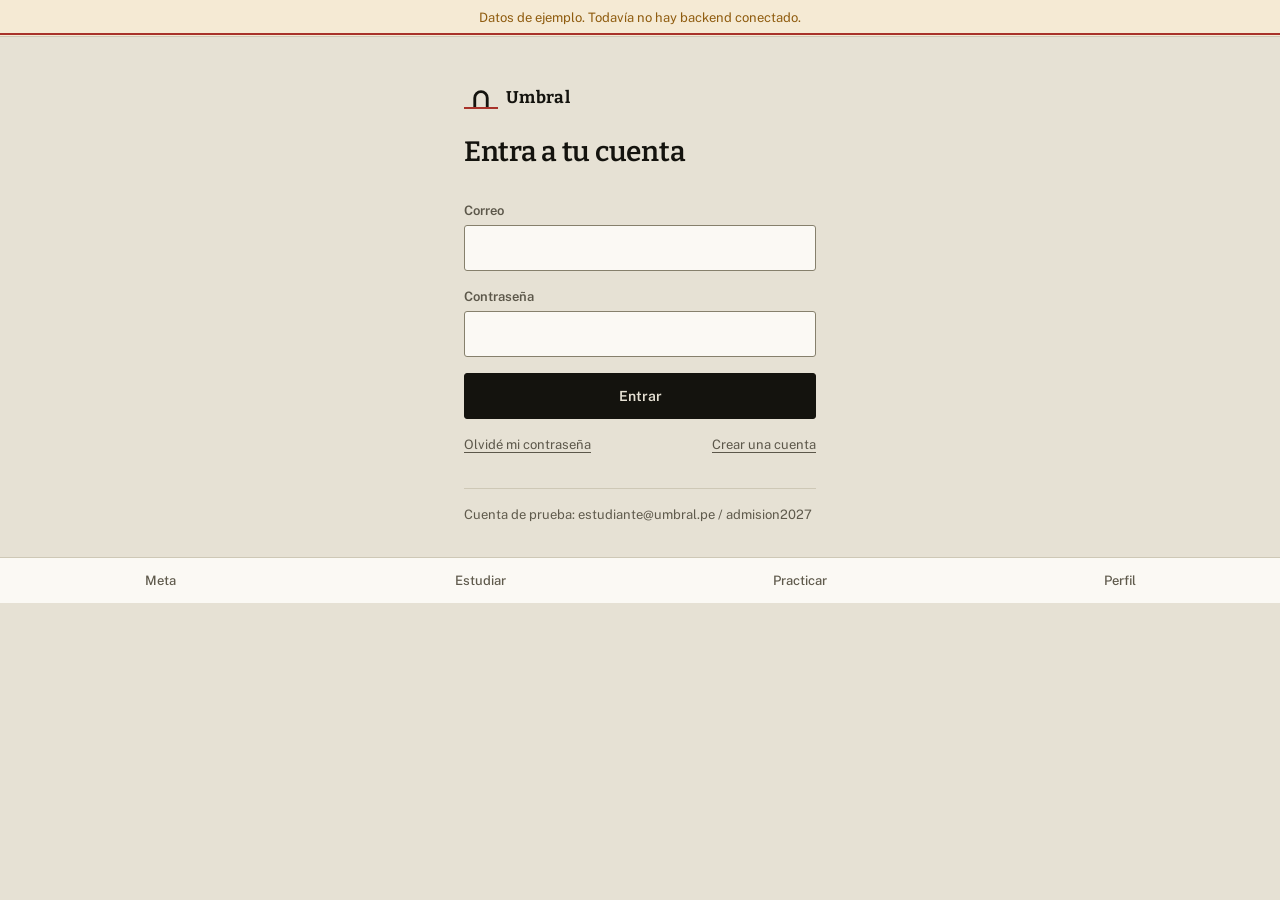
==== index.html @ 329b8395 "Actualizar proyecto completo — 2026-09-03 08:31" ====
<!doctype html>
<html lang="es" data-tema="">
<head>
<meta charset="utf-8">
<meta name="viewport" content="width=device-width, initial-scale=1, viewport-fit=cover">
<title>Umbral — cuánto te falta para ingresar</title>
<meta name="description" content="Umbral mide a qué distancia estás del puntaje de corte de tu carrera y te dice exactamente dónde estás perdiendo puntos.">
<link rel="canonical" href="https://umbral.pe/">
<link rel="manifest" href="./manifest.json">
<link rel="icon" href="./icono.svg" type="image/svg+xml">
<link rel="apple-touch-icon" href="./icono.svg">
<meta name="apple-mobile-web-app-title" content="Umbral">
<meta name="mobile-web-app-capable" content="yes">
<meta property="og:type" content="website">
<meta property="og:title" content="Umbral — cuánto te falta para ingresar">
<meta property="og:description" content="Umbral mide a qué distancia estás del puntaje de corte de tu carrera y te dice exactamente dónde estás perdiendo puntos.">
<meta property="og:url" content="https://umbral.pe/">
<meta name="twitter:card" content="summary_large_image">
<meta name="theme-color" content="#edeae1" media="(prefers-color-scheme: light)">
<meta name="theme-color" content="#16151a" media="(prefers-color-scheme: dark)">
<meta name="referrer" content="strict-origin-when-cross-origin">

<link rel="preconnect" href="https://fonts.googleapis.com">
<link rel="preconnect" href="https://fonts.gstatic.com" crossorigin>
<link rel="preload" as="style" href="https://fonts.googleapis.com/css2?family=Bitter:wght@600..700&family=Public+Sans:wght@400..600&display=swap">
<link rel="stylesheet" href="https://fonts.googleapis.com/css2?family=Bitter:wght@600..700&family=Public+Sans:wght@400..600&display=swap">

<link rel="stylesheet" href="./src/ui/tokens.css">
<link rel="stylesheet" href="./src/ui/base.css">
<link rel="stylesheet" href="./src/features/meta/meta.css">
<link rel="stylesheet" href="./src/features/practicar/practicar.css">
<link rel="stylesheet" href="./src/features/estudiar/estudiar.css">
<link rel="stylesheet" href="./src/features/entrar/entrar.css">
<link rel="stylesheet" href="./src/features/perfil/perfil.css">
<link rel="stylesheet" href="./src/features/admin/admin.css">
<link rel="stylesheet" href="./src/features/terminos/terminos.css">
<link rel="stylesheet" href="./src/features/elegir/elegir.css">
</head>
<body>

<a class="salto-contenido" href="#contenido">Saltar al contenido</a>

<header id="avisos" class="avisos" aria-label="Avisos de la aplicación">
  <p class="aviso-simulado" id="aviso-simulado" hidden>Datos de ejemplo. Todavía no hay backend conectado.</p>
</header>

<main id="contenido" tabindex="-1">
  <p class="cargando">Cargando tu preparación…</p>
</main>

<nav class="navegacion" aria-label="Secciones">
  <a class="navegacion__enlace" href="#/meta">Meta</a>
  <a class="navegacion__enlace" href="#/estudiar">Estudiar</a>
  <a class="navegacion__enlace" href="#/practicar">Practicar</a>
  <a class="navegacion__enlace" href="#/perfil">Perfil</a>
</nav>

<button class="solo-lectores" id="cambiar-tema" type="button">Cambiar entre modo papel y modo noche</button>

<noscript>
  <p class="cargando">Umbral necesita JavaScript para calcular tu preparación.</p>
</noscript>

<script type="module" src="./src/main.js"></script>
</body>
</html>
---- src/ui/tokens.css ----
/*
  Tokens de diseño.

  Este es el único archivo del proyecto donde puede aparecer un color escrito
  a mano. Cualquier otro archivo que traiga un hex es un error de revisión.
  Esa regla es la que hace que el modo noche salga gratis y que no haga falta
  ni un solo !important.

  Referencia visual: la hoja de respuestas del examen de admisión. Papel
  periódico, grafito, lapicero rojo de corrección.
*/

:root {
  color-scheme: light dark;

  /* Papel y tinta */
  --papel: #e6e1d4;
  --papel-hundido: #dbd5c4;
  --papel-elevado: #fbf9f4;
  --grafito: #14130e;
  --tinta: #26241c;
  --tinta-suave: #5c574a;
  --tinta-tenue: #5f5a4c;
  --linea: #cec8b6;
  --linea-fuerte: #86806c;
  --sombra: 0 1px 2px rgba(20, 19, 14, .06), 0 6px 18px rgba(20, 19, 14, .05);

  /* Marcas de corrección */
  --rojo: #a8322a;
  --rojo-fondo: #f6e5e2;
  --pino: #33553f;
  --pino-fondo: #e0ebe2;
  --ocre: #8f5c0f;
  --ocre-fondo: #f5ead4;

  /* Superficie destacada: la tarjeta del índice. Contrasta con la página en
     los dos temas, pero nunca es blanca de noche — deslumbrar a las tres de la
     madrugada contradice la razón de existir del modo noche. */
  --destacado-fondo: #14130e;
  --destacado-tinta: #fbf9f4;
  --destacado-tenue: #b8b3a5;
  --destacado-linea: #3b3930;
  --rojo-sobre-destacado: #d4675a;
  --rojo-realce: #f0a094;
  --pino-sobre-destacado: #6fae83;
  --pino-realce: #9ed3ae;

  /* Tipografía */
  --serif: 'Bitter', Georgia, 'Times New Roman', serif;
  --sans: 'Public Sans', system-ui, -apple-system, 'Segoe UI', sans-serif;

  --tamano-cifra: clamp(3.25rem, 12vw, 4.5rem);
  --tamano-titulo: 1.375rem;
  --tamano-seccion: 0.9375rem;
  --tamano-cuerpo: 1rem;
  --tamano-menor: 0.875rem;
  --tamano-nota: 0.8125rem;
  --tamano-micro: 0.75rem;

  /* Ritmo */
  --espacio-1: 0.25rem;
  --espacio-2: 0.5rem;
  --espacio-3: 0.75rem;
  --espacio-4: 1rem;
  --espacio-5: 1.5rem;
  --espacio-6: 2rem;
  --espacio-7: 3rem;

  --ancho-lectura: 34rem;
  --ancho-panel: 68rem;
  --radio: 3px;
  --radio-grande: 6px;
  --borde: 1px solid var(--linea);
}

@media (prefers-color-scheme: dark) {
  :root {
    --papel: #14131a;
    --papel-hundido: #0d0c11;
    --papel-elevado: #201f28;
    --grafito: #f4f2ec;
    --tinta: #e6e3da;
    --tinta-suave: #a8a396;
    --tinta-tenue: #a8a390;
    --linea: #33313d;
    --linea-fuerte: #6f6b80;
    --sombra: 0 1px 2px rgba(0,0,0,.3), 0 6px 18px rgba(0,0,0,.25);
  --destacado-fondo: #24222e;
  --destacado-tinta: #f6f4ee;
  --destacado-tenue: #a9a4b4;
  --destacado-linea: #3d3a4b;
  --rojo-sobre-destacado: #e08b80;
  --rojo-realce: #f2ada3;
  --pino-sobre-destacado: #7fb994;
  --pino-realce: #a5d5b3;

    --rojo: #e08b80;
    --rojo-fondo: #2e1c1b;
    --pino: #8fc09b;
    --pino-fondo: #16241a;
    --ocre: #d9a851;
    --ocre-fondo: #2a2113;
  }
}

[data-tema='noche'] {
  --papel: #14131a;
  --papel-hundido: #0d0c11;
  --papel-elevado: #201f28;
  --grafito: #f4f2ec;
  --tinta: #e6e3da;
  --tinta-suave: #a8a396;
  --tinta-tenue: #a8a390;
  --linea: #33313d;
  --linea-fuerte: #6f6b80;
  --sombra: 0 1px 2px rgba(0,0,0,.3), 0 6px 18px rgba(0,0,0,.25);
  --destacado-fondo: #24222e;
  --destacado-tinta: #f6f4ee;
  --destacado-tenue: #a9a4b4;
  --destacado-linea: #3d3a4b;
  --rojo-sobre-destacado: #e08b80;
  --rojo-realce: #f2ada3;
  --pino-sobre-destacado: #7fb994;
  --pino-realce: #a5d5b3;
  --rojo: #e08b80;
  --rojo-fondo: #2e1c1b;
  --pino: #8fc09b;
  --pino-fondo: #16241a;
  --ocre: #d9a851;
  --ocre-fondo: #2a2113;
}

[data-tema='papel'] {
  --papel: #e6e1d4;
  --papel-hundido: #dbd5c4;
  --papel-elevado: #fbf9f4;
  --grafito: #14130e;
  --tinta: #26241c;
  --tinta-suave: #5c574a;
  --tinta-tenue: #5f5a4c;
  --linea: #cec8b6;
  --linea-fuerte: #86806c;
  --sombra: 0 1px 2px rgba(20, 19, 14, .06), 0 6px 18px rgba(20, 19, 14, .05);
  --rojo: #a8322a;
  --rojo-fondo: #f4e2df;
  --pino: #3d5a45;
  --pino-fondo: #e2eae2;
  --ocre: #9a6414;
  --ocre-fondo: #f4e9d6;
}
---- src/ui/base.css ----
*,
*::before,
*::after {
  box-sizing: border-box;
}

html {
  -webkit-text-size-adjust: 100%;
}

body {
  margin: 0;
  background: var(--papel);
  color: var(--tinta);
  font-family: var(--sans);
  font-size: var(--tamano-cuerpo);
  line-height: 1.55;
  font-optical-sizing: auto;
  -webkit-font-smoothing: antialiased;
}

h1,
h2,
h3 {
  font-family: var(--serif);
  color: var(--grafito);
  font-weight: 600;
  line-height: 1.2;
  margin: 0;
  letter-spacing: -0.01em;
}

p {
  margin: 0;
}

button {
  font: inherit;
  color: inherit;
}

:focus-visible {
  outline: 2px solid var(--rojo);
  outline-offset: 2px;
}

@media (prefers-reduced-motion: reduce) {
  *,
  *::before,
  *::after {
    animation-duration: 0.01ms !important;
    transition-duration: 0.01ms !important;
  }
}

.salto-contenido {
  position: absolute;
  left: -9999px;
  top: 0;
  background: var(--grafito);
  color: var(--papel);
  padding: var(--espacio-3) var(--espacio-4);
  z-index: 10;
}
.salto-contenido:focus {
  left: var(--espacio-3);
  top: var(--espacio-3);
}

.solo-lectores {
  position: absolute;
  width: 1px;
  height: 1px;
  overflow: hidden;
  clip-path: inset(50%);
  white-space: nowrap;
}

.envoltura {
  max-width: var(--ancho-lectura);
  margin: 0 auto;
  padding: 0 var(--espacio-4);
}

/* Botón: rectángulo de formulario impreso, no pastilla de SaaS. */
.boton {
  display: inline-flex;
  align-items: center;
  justify-content: center;
  gap: var(--espacio-2);
  min-height: 46px;
  padding: 0 var(--espacio-5);
  border: 1px solid var(--grafito);
  border-radius: var(--radio);
  background: var(--grafito);
  color: var(--papel);
  font-size: var(--tamano-menor);
  font-weight: 600;
  cursor: pointer;
  transition: background 120ms ease;
}
.boton:hover {
  background: var(--tinta);
}
.boton:active {
  transform: translateY(1px);
}

.boton--secundario {
  background: transparent;
  color: var(--grafito);
  border-color: var(--linea-fuerte);
}
.boton--secundario:hover {
  background: var(--papel-hundido);
}

.boton--ancho {
  width: 100%;
}

.estado-vacio {
  padding: var(--espacio-7) var(--espacio-4);
  text-align: left;
  max-width: var(--ancho-lectura);
  margin: 0 auto;
}
.estado-vacio__titulo {
  font-family: var(--serif);
  font-size: var(--tamano-titulo);
  color: var(--grafito);
  margin-bottom: var(--espacio-2);
}
.estado-vacio__cuerpo {
  color: var(--tinta-suave);
  margin-bottom: var(--espacio-5);
}

.cargando {
  padding: var(--espacio-7) var(--espacio-4);
  color: var(--tinta-tenue);
  font-size: var(--tamano-menor);
  max-width: var(--ancho-lectura);
  margin: 0 auto;
}

/* Barra inferior de navegación */
.navegacion {
  position: sticky;
  bottom: 0;
  display: flex;
  background: var(--papel-elevado);
  border-top: var(--borde);
  padding-bottom: env(safe-area-inset-bottom);
}
.navegacion__enlace {
  flex: 1;
  padding: var(--espacio-3) var(--espacio-1);
  text-align: center;
  text-decoration: none;
  color: var(--tinta-tenue);
  font-size: var(--tamano-nota);
  font-weight: 500;
  border-top: 2px solid transparent;
  margin-top: -1px;
}
.navegacion__enlace[aria-current='page'] {
  color: var(--grafito);
  border-top-color: var(--rojo);
}

.aviso-simulado {
  background: var(--ocre-fondo);
  color: var(--ocre);
  font-size: var(--tamano-nota);
  padding: var(--espacio-2) var(--espacio-4);
  text-align: center;
  border-bottom: var(--borde);
}

/* Avisos de sistema. Van arriba del todo, empujan el contenido en vez de
   taparlo: una barra flotante sobre el botón de continuar es una trampa. */
.aviso {
  display: flex;
  align-items: center;
  justify-content: center;
  gap: var(--espacio-4);
  padding: var(--espacio-2) var(--espacio-4);
  font-size: var(--tamano-nota);
  border-bottom: var(--borde);
}
.aviso--aviso-sin-red {
  background: var(--papel-hundido);
  color: var(--tinta-suave);
}
.aviso--aviso-version {
  background: var(--ocre-fondo);
  color: var(--ocre);
}
.aviso--aviso-sincronizado {
  background: var(--pino-fondo);
  color: var(--pino);
}
.aviso__accion {
  padding: var(--espacio-1) var(--espacio-3);
  background: none;
  border: 1px solid currentColor;
  border-radius: var(--radio);
  font-size: var(--tamano-nota);
  font-weight: 600;
  cursor: pointer;
}
---- src/features/meta/meta.css ----
/* Meta. El índice es el elemento con más peso de todo el producto, así que
   ocupa una superficie propia, oscura, y todo lo demás se apoya en ella. */

.meta {
  max-width: var(--ancho-panel);
  margin: 0 auto;
  padding: var(--espacio-5) var(--espacio-4) var(--espacio-7);
}

/* Cabecera */
.meta-cabecera {
  display: flex;
  flex-wrap: wrap;
  align-items: baseline;
  justify-content: space-between;
  gap: var(--espacio-2) var(--espacio-4);
  margin-bottom: var(--espacio-4);
}
.meta-cabecera__grupo { min-width: 0; }
.meta-cabecera__rotulo {
  font-size: var(--tamano-nota);
  color: var(--tinta-tenue);
}
.meta-cabecera__carrera {
  font-size: 1.5rem;
  line-height: 1.15;
}
.meta-cabecera__universidad {
  font-size: var(--tamano-menor);
  color: var(--tinta-suave);
}
.cuenta-atras {
  display: flex;
  align-items: baseline;
  gap: var(--espacio-2);
  padding: var(--espacio-2) var(--espacio-3);
  background: var(--papel-elevado);
  border: 1px solid var(--linea);
  border-radius: var(--radio-grande);
  box-shadow: var(--sombra);
  white-space: nowrap;
}
.cuenta-atras__n {
  font-family: var(--serif);
  font-size: 1.5rem;
  font-weight: 700;
  color: var(--rojo);
  font-variant-numeric: lining-nums tabular-nums;
}
.cuenta-atras__t { font-size: var(--tamano-nota); color: var(--tinta-suave); }

/* Rejilla: en escritorio el índice manda a la izquierda y el desglose acompaña */
.meta-rejilla {
  display: grid;
  gap: var(--espacio-5);
}
@media (min-width: 62rem) {
  .meta-rejilla {
    grid-template-columns: minmax(0, 1fr) minmax(0, 1.05fr);
    align-items: start;
  }
}

/* Indicador */
.indicador {
  padding: var(--espacio-6) var(--espacio-5);
  background: var(--destacado-fondo);
  color: var(--destacado-tinta);
  border-radius: 14px;
  box-shadow: var(--sombra);
}
.indicador__rotulo {
  font-size: var(--tamano-nota);
  color: var(--destacado-tenue);
  margin-bottom: var(--espacio-3);
}
.indicador__fila {
  display: flex;
  align-items: baseline;
  gap: var(--espacio-3);
}
.indicador__cifra {
  font-family: var(--serif);
  font-size: clamp(4rem, 15vw, 5.75rem);
  font-weight: 700;
  line-height: 0.82;
  color: var(--destacado-tinta);
  font-variant-numeric: lining-nums tabular-nums;
}
.indicador__de {
  font-size: 1.125rem;
  color: var(--destacado-tenue);
}
.indicador__margen {
  margin-top: var(--espacio-2);
  font-size: var(--tamano-nota);
  color: var(--destacado-tenue);
}

/* La escala. Es el corazón del producto: dónde estás y dónde está la línea. */
.escala {
  position: relative;
  margin: var(--espacio-6) 0 var(--espacio-3);
  height: 14px;
  border-radius: 7px;
  background: var(--destacado-linea);
}
.escala__relleno {
  position: absolute;
  inset: 0 auto 0 0;
  border-radius: 7px;
}
.escala__relleno--falta { background: var(--rojo-sobre-destacado); }
.escala__relleno--alcanza { background: var(--pino-sobre-destacado); }
.escala__banda {
  position: absolute;
  top: -3px;
  bottom: -3px;
  border-radius: 8px;
  background: color-mix(in srgb, var(--destacado-tinta) 26%, transparent);
}
.escala__corte {
  position: absolute;
  top: -12px;
  bottom: -12px;
  width: 3px;
  margin-left: -1.5px;
  background: var(--destacado-tinta);
  border-radius: 2px;
}
.escala__etiqueta {
  position: absolute;
  top: -40px;
  transform: translateX(-50%);
  padding: 3px 8px;
  border-radius: 999px;
  background: var(--destacado-tinta);
  color: var(--destacado-fondo);
  font-size: var(--tamano-micro);
  font-weight: 700;
  white-space: nowrap;
}
.escala__extremos {
  display: flex;
  justify-content: space-between;
  font-size: var(--tamano-micro);
  color: var(--destacado-tenue);
  font-variant-numeric: tabular-nums;
}

.veredicto {
  margin-top: var(--espacio-5);
  padding-top: var(--espacio-4);
  border-top: 1px solid var(--destacado-linea);
  font-size: var(--tamano-menor);
  line-height: 1.5;
}
.veredicto strong { font-weight: 700; }
.veredicto--falta strong { color: var(--rojo-realce); }
.veredicto--alcanza strong { color: var(--pino-realce); }

.indicador--sin-datos .indicador__vacio-titulo {
  font-family: var(--serif);
  font-size: 1.375rem;
  margin-bottom: var(--espacio-3);
}
.indicador--sin-datos .indicador__vacio-cuerpo {
  font-size: var(--tamano-menor);
  color: var(--destacado-tenue);
}

/* Desglose por curso */
.panel {
  padding: var(--espacio-5);
  background: var(--papel-elevado);
  border: 1px solid var(--linea);
  border-radius: 14px;
  box-shadow: var(--sombra);
}
.panel__titulo { font-size: 1.0625rem; }
.panel__nota {
  font-size: var(--tamano-nota);
  color: var(--tinta-tenue);
  margin-top: 2px;
}

.cursos { list-style: none; margin: var(--espacio-4) 0 0; padding: 0; }
.curso {
  display: grid;
  grid-template-columns: 1.15rem minmax(0, 1fr) auto;
  align-items: center;
  gap: var(--espacio-3);
  padding: var(--espacio-3) 0;
  border-bottom: 1px solid var(--linea);
}
.curso:last-child { border-bottom: 0; }
.curso__orden {
  font-size: var(--tamano-micro);
  color: var(--tinta-tenue);
  font-variant-numeric: tabular-nums;
}
.curso__nombre {
  font-size: var(--tamano-menor);
  font-weight: 500;
  margin-bottom: 5px;
}
.curso__barra {
  display: block;
  height: 7px;
  border-radius: 4px;
  background: var(--papel-hundido);
  overflow: hidden;
}
.curso__relleno { display: block; height: 100%; border-radius: 4px; }
.curso__cifras { text-align: right; white-space: nowrap; }
.curso__valor {
  display: block;
  font-family: var(--serif);
  font-size: 1.25rem;
  font-weight: 700;
  line-height: 1;
  font-variant-numeric: lining-nums tabular-nums;
}
.curso__recupera {
  display: block;
  font-size: var(--tamano-micro);
  color: var(--tinta-tenue);
  margin-top: 2px;
}
.curso--critico .curso__relleno { background: var(--rojo); }
.curso--critico .curso__valor { color: var(--rojo); }
.curso--medio .curso__relleno { background: var(--ocre); }
.curso--medio .curso__valor { color: var(--ocre); }
.curso--bueno .curso__relleno { background: var(--pino); }
.curso--bueno .curso__valor { color: var(--pino); }

.ver-mas {
  width: 100%;
  margin-top: var(--espacio-3);
  padding: var(--espacio-3);
  background: none;
  border: 1px dashed var(--linea-fuerte);
  border-radius: var(--radio);
  color: var(--tinta-suave);
  font-size: var(--tamano-nota);
  font-weight: 500;
  cursor: pointer;
}
.ver-mas:hover { background: var(--papel-hundido); color: var(--grafito); }

.sin-datos {
  margin-top: var(--espacio-4);
  padding: var(--espacio-3);
  background: var(--papel-hundido);
  border-radius: var(--radio);
  font-size: var(--tamano-nota);
  color: var(--tinta-suave);
  line-height: 1.5;
}

/* Tarea recomendada */
.tarea {
  margin-top: var(--espacio-5);
  padding: var(--espacio-5);
  background: var(--papel-elevado);
  border: 1px solid var(--linea);
  border-left: 4px solid var(--rojo);
  border-radius: 14px;
  box-shadow: var(--sombra);
}
.tarea__rotulo {
  display: inline-flex;
  align-items: center;
  gap: 6px;
  font-size: var(--tamano-micro);
  font-weight: 700;
  color: var(--rojo);
  letter-spacing: 0.04em;
  text-transform: uppercase;
}
.tarea__titulo { font-size: 1.25rem; margin-top: var(--espacio-2); }
.tarea__detalle {
  font-size: var(--tamano-menor);
  color: var(--tinta-suave);
  margin: var(--espacio-2) 0 var(--espacio-4);
}
.tarea .boton { text-decoration: none; }

.fuente {
  margin-top: var(--espacio-5);
  font-size: var(--tamano-micro);
  color: var(--tinta-tenue);
}

/* Reto diario y constancia */
.reto {
  margin-top: var(--espacio-5);
  padding: var(--espacio-5);
  background: var(--papel-elevado);
  border: 1px solid var(--linea);
  border-radius: 14px;
  box-shadow: var(--sombra);
}
.reto--hecho { border-left: 4px solid var(--pino); }
.reto__cabecera {
  display: flex;
  align-items: flex-start;
  justify-content: space-between;
  gap: var(--espacio-4);
  margin-bottom: var(--espacio-4);
}
.reto__rotulo {
  font-family: var(--serif);
  font-size: 1.0625rem;
  font-weight: 700;
  color: var(--grafito);
}
.reto__nota {
  font-size: var(--tamano-nota);
  color: var(--tinta-suave);
  margin-top: 2px;
  max-width: 26rem;
}
.reto__racha {
  display: grid;
  justify-items: center;
  padding: var(--espacio-2) var(--espacio-3);
  background: var(--papel-hundido);
  border-radius: var(--radio-grande);
  white-space: nowrap;
}
.reto__racha-n {
  font-family: var(--serif);
  font-size: 1.5rem;
  font-weight: 700;
  line-height: 1;
  color: var(--grafito);
  font-variant-numeric: lining-nums tabular-nums;
}
.reto__racha-t { font-size: var(--tamano-micro); color: var(--tinta-suave); }
.reto__hecho {
  padding: var(--espacio-3) var(--espacio-4);
  background: var(--pino-fondo);
  color: var(--pino);
  border-radius: var(--radio-grande);
  font-size: var(--tamano-menor);
}
.reto .boton { text-decoration: none; }

.constancia {
  margin-top: var(--espacio-5);
  padding-top: var(--espacio-4);
  border-top: 1px solid var(--linea);
}
.constancia__fila {
  display: flex;
  align-items: baseline;
  justify-content: space-between;
  margin-bottom: var(--espacio-3);
}
.constancia__titulo { font-size: var(--tamano-nota); color: var(--tinta-suave); font-weight: 600; }
.constancia__conteo { font-size: var(--tamano-nota); color: var(--tinta-tenue); font-variant-numeric: tabular-nums; }
.constancia__grid {
  display: grid;
  grid-template-columns: repeat(14, 1fr);
  gap: 5px;
}
.constancia__dia {
  aspect-ratio: 1;
  border-radius: 3px;
  background: var(--papel-hundido);
}
.constancia__dia--hecho { background: var(--pino); }
.constancia__aliento {
  margin-top: var(--espacio-3);
  font-size: var(--tamano-nota);
  color: var(--tinta-suave);
}
---- src/features/practicar/practicar.css ----
/* Práctica. La hoja vive junto a su vista y se carga con ella. */

.practica {
  max-width: 40rem;
  margin: 0 auto;
  padding: var(--espacio-5) var(--espacio-4) var(--espacio-7);
}
.practica__tarjeta {
  padding: var(--espacio-6) var(--espacio-5);
  background: var(--papel-elevado);
  border: 1px solid var(--linea);
  border-radius: 14px;
  box-shadow: var(--sombra);
}

.practica-progreso {
  margin-bottom: var(--espacio-5);
}
.practica-progreso__texto {
  font-size: var(--tamano-nota);
  color: var(--tinta-tenue);
  margin-bottom: var(--espacio-2);
  font-variant-numeric: tabular-nums;
}
.practica-progreso__pista {
  height: 5px;
  border-radius: 3px;
  background: var(--papel-hundido);
  overflow: hidden;
}
.practica-progreso__avance {
  height: 100%;
  background: var(--grafito);
  transition: width 200ms ease;
}

.practica-enunciado {
  font-size: 1.375rem;
  line-height: 1.4;
  margin-bottom: var(--espacio-5);
}

.opciones {
  display: grid;
  gap: var(--espacio-2);
  margin-bottom: var(--espacio-5);
}

/* Casilla de hoja de respuestas: rectángulo con letra a la izquierda. */
.opcion {
  display: grid;
  grid-template-columns: 2.25rem 1fr auto;
  align-items: center;
  gap: var(--espacio-3);
  width: 100%;
  min-height: 58px;
  padding: var(--espacio-3) var(--espacio-4);
  text-align: left;
  background: var(--papel);
  border: 1.5px solid var(--linea);
  border-radius: 10px;
  cursor: pointer;
  transition: border-color 120ms ease, background 120ms ease;
}
.opcion:hover:not(:disabled) {
  border-color: var(--linea-fuerte);
}
.opcion:disabled {
  cursor: default;
}

.opcion__letra {
  display: grid;
  place-items: center;
  width: 2.25rem;
  height: 2.25rem;
  border: 1px solid var(--linea-fuerte);
  border-radius: 50%;
  font-size: var(--tamano-nota);
  font-weight: 600;
  color: var(--tinta-suave);
}
.opcion__texto {
  font-size: var(--tamano-menor);
  line-height: 1.5;
}
.opcion__marca {
  font-size: var(--tamano-nota);
  font-weight: 600;
  white-space: nowrap;
}

.opcion--marcada {
  border-color: var(--grafito);
  background: var(--papel-hundido);
}
.opcion--marcada .opcion__letra {
  background: var(--grafito);
  border-color: var(--grafito);
  color: var(--papel);
}

.opcion--correcta {
  border-color: var(--pino);
  background: var(--pino-fondo);
}
.opcion--correcta .opcion__letra,
.opcion--correcta .opcion__marca {
  color: var(--pino);
  border-color: var(--pino);
}

.opcion--fallada {
  border-color: var(--rojo);
  background: var(--rojo-fondo);
}
.opcion--fallada .opcion__letra,
.opcion--fallada .opcion__marca {
  color: var(--rojo);
  border-color: var(--rojo);
}

.veredicto-practica {
  padding: var(--espacio-4);
  border-left: 3px solid;
  margin-bottom: var(--espacio-5);
}
.veredicto-practica--bien {
  background: var(--pino-fondo);
  border-color: var(--pino);
}
.veredicto-practica--mal {
  background: var(--rojo-fondo);
  border-color: var(--rojo);
}
.veredicto-practica__titulo {
  font-weight: 600;
  font-size: var(--tamano-menor);
  margin-bottom: var(--espacio-2);
}
.veredicto-practica--bien .veredicto-practica__titulo { color: var(--pino); }
.veredicto-practica--mal .veredicto-practica__titulo { color: var(--rojo); }
.veredicto-practica__cuerpo {
  font-size: var(--tamano-menor);
  line-height: 1.6;
  color: var(--tinta);
}

.boton:disabled {
  opacity: 0.45;
  cursor: not-allowed;
}

.practica-ayuda {
  margin-top: var(--espacio-4);
  font-size: var(--tamano-nota);
  color: var(--tinta-tenue);
  text-align: center;
}

.resumen {
  max-width: 40rem;
  margin: 0 auto;
  padding: var(--espacio-7) var(--espacio-5);
  background: var(--papel-elevado);
  border: 1px solid var(--linea);
  border-radius: 14px;
  box-shadow: var(--sombra);
}
.resumen__rotulo {
  font-size: var(--tamano-nota);
  color: var(--tinta-tenue);
}
.resumen__cifra {
  font-family: var(--serif);
  font-size: var(--tamano-cifra);
  font-weight: 700;
  color: var(--grafito);
  line-height: 1;
  margin: var(--espacio-2) 0;
  font-variant-numeric: lining-nums tabular-nums;
}
.resumen__detalle {
  font-size: var(--tamano-menor);
  color: var(--tinta-suave);
}
.resumen__nota {
  margin: var(--espacio-4) 0 var(--espacio-5);
  padding-left: var(--espacio-3);
  border-left: 2px solid var(--linea-fuerte);
  font-size: var(--tamano-nota);
  color: var(--tinta-suave);
}
.resumen .boton {
  text-decoration: none;
}

/* KaTeX hereda el color de la tinta en vez de imponer el suyo. */
.katex { color: inherit; font-size: 1.05em; }

.resumen__racha {
  margin-bottom: var(--espacio-4);
  padding: var(--espacio-2) var(--espacio-3);
  background: var(--pino-fondo);
  color: var(--pino);
  border-radius: var(--radio-grande);
  font-size: var(--tamano-nota);
  font-weight: 600;
}
---- src/features/estudiar/estudiar.css ----
/* Estudio. Misma gramática que Meta: superficies claras sobre papel, el color
   codifica urgencia, y el desglose del diagnóstico ordena la pantalla. */

.estudiar {
  max-width: var(--ancho-panel);
  margin: 0 auto;
  padding: var(--espacio-5) var(--espacio-4) var(--espacio-7);
}

.estudiar-cabecera {
  display: flex;
  flex-wrap: wrap;
  align-items: flex-end;
  justify-content: space-between;
  gap: var(--espacio-4);
  margin-bottom: var(--espacio-5);
}
.estudiar-cabecera__grupo { min-width: 0; }
.estudiar-cabecera__titulo { font-size: 1.5rem; }
.estudiar-cabecera__nota {
  font-size: var(--tamano-menor);
  color: var(--tinta-suave);
  margin-top: 2px;
  max-width: 32rem;
}

.buscador {
  flex: 1 1 16rem;
  max-width: 22rem;
  min-height: 44px;
  padding: 0 var(--espacio-4);
  font: inherit;
  font-size: var(--tamano-menor);
  color: var(--tinta);
  background: var(--papel-elevado);
  border: 1px solid var(--linea);
  border-radius: 999px;
  box-shadow: var(--sombra);
}
.buscador::placeholder { color: var(--tinta-tenue); }
.buscador:focus { border-color: var(--grafito); }

.grupos {
  display: grid;
  gap: var(--espacio-4);
}
@media (min-width: 62rem) {
  .grupos { grid-template-columns: repeat(2, minmax(0, 1fr)); align-items: start; }
}

/* Un curso es una tarjeta con lomo de color según lo que te está costando. */
.grupo {
  background: var(--papel-elevado);
  border: 1px solid var(--linea);
  border-left: 4px solid var(--linea-fuerte);
  border-radius: 14px;
  box-shadow: var(--sombra);
  overflow: hidden;
}
.grupo--critico { border-left-color: var(--rojo); }
.grupo--medio { border-left-color: var(--ocre); }
.grupo--bueno { border-left-color: var(--pino); }

.grupo__cabecera {
  display: flex;
  align-items: center;
  justify-content: space-between;
  gap: var(--espacio-3);
  padding: var(--espacio-4) var(--espacio-5);
  border-bottom: 1px solid var(--linea);
}
.grupo__titulo { font-size: 1.0625rem; }
.grupo__nivel {
  display: flex;
  align-items: baseline;
  gap: 5px;
  padding: 4px 10px;
  border-radius: 999px;
  font-size: var(--tamano-micro);
  font-weight: 600;
  white-space: nowrap;
}
.grupo__nivel b {
  font-family: var(--serif);
  font-size: 15px;
  font-variant-numeric: lining-nums tabular-nums;
}
.grupo--critico .grupo__nivel { background: var(--rojo-fondo); color: var(--rojo); }
.grupo--medio .grupo__nivel { background: var(--ocre-fondo); color: var(--ocre); }
.grupo--bueno .grupo__nivel { background: var(--pino-fondo); color: var(--pino); }

.materiales { list-style: none; margin: 0; padding: 0; }

.material {
  display: grid;
  grid-template-columns: 34px minmax(0, 1fr) auto;
  align-items: center;
  gap: var(--espacio-3);
  width: 100%;
  padding: var(--espacio-4) var(--espacio-5);
  text-align: left;
  text-decoration: none;
  color: inherit;
  background: none;
  border: 0;
  border-bottom: 1px solid var(--linea);
  cursor: pointer;
  transition: background 120ms ease;
}
.materiales li:last-child .material { border-bottom: 0; }
.material:hover { background: var(--papel-hundido); }

.material__icono {
  display: grid;
  place-items: center;
  width: 34px;
  height: 34px;
  border-radius: 9px;
  background: var(--papel-hundido);
  color: var(--tinta-suave);
}
.material__icono svg { width: 17px; height: 17px; }

.material__titulo {
  font-size: var(--tamano-menor);
  font-weight: 600;
  color: var(--grafito);
}
.material__detalle {
  font-size: var(--tamano-nota);
  color: var(--tinta-suave);
  margin-top: 2px;
}
.material__meta {
  display: flex;
  align-items: center;
  gap: var(--espacio-2);
  margin-top: 5px;
  font-size: var(--tamano-micro);
  color: var(--tinta-tenue);
}
.material__meta span + span::before { content: '·'; margin-right: var(--espacio-2); }
.material__accion {
  font-size: var(--tamano-micro);
  color: var(--tinta-tenue);
  white-space: nowrap;
}

/* Visor */
.visor {
  max-width: var(--ancho-panel);
  margin: 0 auto;
  padding: var(--espacio-4) var(--espacio-4) var(--espacio-6);
}
.visor__barra {
  display: flex;
  align-items: center;
  gap: var(--espacio-4);
  margin-bottom: var(--espacio-4);
}
.visor__titulo { font-size: var(--tamano-menor); font-weight: 600; color: var(--grafito); }
.visor__pagina {
  display: block;
  width: 100%;
  max-height: 68vh;
  object-fit: contain;
  background: var(--papel-elevado);
  border: 1px solid var(--linea);
  border-radius: 12px;
  box-shadow: var(--sombra);
}
.visor__controles {
  display: flex;
  align-items: center;
  justify-content: space-between;
  gap: var(--espacio-3);
  margin-top: var(--espacio-4);
}
.visor__contador {
  font-size: var(--tamano-nota);
  color: var(--tinta-suave);
  font-variant-numeric: tabular-nums;
}
.visor__tira {
  display: flex;
  gap: var(--espacio-2);
  overflow-x: auto;
  padding: var(--espacio-3);
  margin-top: var(--espacio-3);
  background: var(--papel-hundido);
  border-radius: 12px;
}
.visor__mini {
  flex: 0 0 56px;
  width: 56px;
  height: 70px;
  padding: 0;
  overflow: hidden;
  background: var(--papel-elevado);
  border: 1px solid var(--linea);
  border-radius: var(--radio);
  cursor: pointer;
  opacity: 0.6;
}
.visor__mini img { width: 100%; height: 100%; object-fit: cover; display: block; }
.visor__mini--activa { opacity: 1; border-color: var(--rojo); border-width: 2px; }
---- src/features/entrar/entrar.css ----
/* Entrada. Una columna estrecha, sin adornos: nadie llega aquí por gusto. */

.entrar {
  max-width: 24rem;
  padding: var(--espacio-7) var(--espacio-4) var(--espacio-6);
}
.entrar__cabecera {
  margin-bottom: var(--espacio-6);
}
.entrar__marca {
  display: flex;
  align-items: center;
  gap: var(--espacio-2);
  font-family: var(--serif);
  font-size: 1.0625rem;
  font-weight: 700;
  color: var(--grafito);
  margin-bottom: var(--espacio-5);
  letter-spacing: 0.02em;
}
/* El logotipo es la idea del producto: la puerta y la línea que hay que
   cruzar. El arco toma el color del texto, así que funciona en los dos temas. */
.marca {
  width: 34px;
  height: 25px;
  color: var(--grafito);
  flex: 0 0 auto;
}
.entrar__titulo {
  font-size: 1.75rem;
}
.entrar__nota {
  font-size: var(--tamano-menor);
  color: var(--tinta-suave);
  margin-bottom: var(--espacio-4);
}

.entrar__forma {
  display: grid;
  gap: var(--espacio-4);
}

.campo {
  display: grid;
  gap: var(--espacio-1);
}
.campo__etiqueta {
  font-size: var(--tamano-nota);
  font-weight: 600;
  color: var(--tinta-suave);
}
.campo__control {
  min-height: 46px;
  padding: 0 var(--espacio-3);
  font: inherit;
  font-size: var(--tamano-menor);
  color: var(--tinta);
  background: var(--papel-elevado);
  border: 1px solid var(--linea-fuerte);
  border-radius: var(--radio);
}
.campo__control:focus {
  border-color: var(--grafito);
}
.campo__ayuda {
  font-size: var(--tamano-nota);
  color: var(--tinta-tenue);
}

.casilla {
  display: grid;
  grid-template-columns: auto 1fr;
  gap: var(--espacio-3);
  align-items: start;
  font-size: var(--tamano-nota);
  color: var(--tinta-suave);
  line-height: 1.45;
  cursor: pointer;
}
.casilla input {
  width: 18px;
  height: 18px;
  margin-top: 1px;
  accent-color: var(--rojo);
}

.mensaje {
  padding: var(--espacio-3);
  font-size: var(--tamano-nota);
  border-left: 3px solid;
}
.mensaje--error {
  background: var(--rojo-fondo);
  border-color: var(--rojo);
  color: var(--rojo);
}
.mensaje--aviso {
  background: var(--pino-fondo);
  border-color: var(--pino);
  color: var(--pino);
}

.entrar__enlaces {
  display: flex;
  flex-wrap: wrap;
  justify-content: space-between;
  gap: var(--espacio-3);
}
.enlace {
  padding: 0;
  background: none;
  border: 0;
  font-size: var(--tamano-nota);
  color: var(--tinta-suave);
  text-decoration: underline;
  text-underline-offset: 3px;
  cursor: pointer;
}
.enlace:hover { color: var(--grafito); }

.entrar__demo {
  margin-top: var(--espacio-6);
  padding-top: var(--espacio-4);
  border-top: var(--borde);
  font-size: var(--tamano-nota);
  color: var(--tinta-tenue);
}

/* Campo marcado por el validador. El color no es la única señal: el mensaje
   nombra el problema y el foco salta al campo. */
.campo__control--error {
  border-color: var(--rojo);
  border-width: 2px;
}
---- src/features/perfil/perfil.css ----
.perfil {
  padding: var(--espacio-5) 0 var(--espacio-6);
}
.perfil__cabecera {
  padding-bottom: var(--espacio-4);
  border-bottom: 2px solid var(--grafito);
  margin-bottom: var(--espacio-5);
}
.perfil__nombre { font-size: var(--tamano-titulo); }
.perfil__correo {
  font-size: var(--tamano-menor);
  color: var(--tinta-suave);
  margin-top: 2px;
}
.perfil__bloque {
  margin-bottom: var(--espacio-6);
}
.perfil__titulo {
  font-size: var(--tamano-seccion);
  padding-bottom: var(--espacio-2);
  border-bottom: var(--borde);
  margin-bottom: var(--espacio-3);
}
.perfil__nota {
  font-size: var(--tamano-nota);
  color: var(--tinta-suave);
  margin-bottom: var(--espacio-3);
}
.dato {
  display: flex;
  justify-content: space-between;
  gap: var(--espacio-4);
  padding: var(--espacio-2) 0;
  border-bottom: var(--borde);
  font-size: var(--tamano-menor);
}
.dato__etiqueta { color: var(--tinta-suave); }
.dato__valor { font-weight: 600; text-align: right; }

.perfil__acciones {
  display: flex;
  flex-wrap: wrap;
  gap: var(--espacio-4);
}

.perfil__academia {
  display: flex;
  align-items: center;
  gap: var(--espacio-2);
  margin-top: var(--espacio-3);
  font-size: var(--tamano-menor);
  color: var(--tinta-suave);
}
.perfil__insignia {
  padding: 2px 9px;
  background: var(--papel-hundido);
  border-radius: 999px;
  font-size: var(--tamano-micro);
  font-weight: 600;
  color: var(--grafito);
}
---- src/features/admin/admin.css ----
.admin { padding: var(--espacio-5) 0 var(--espacio-6); }

.admin__cabecera {
  padding-bottom: var(--espacio-4);
  border-bottom: 2px solid var(--grafito);
}
.admin__h1 { font-size: var(--tamano-titulo); }
.admin__sub { font-size: var(--tamano-menor); color: var(--tinta-suave); margin-top: 2px; }

.admin__pestanas {
  display: flex;
  gap: var(--espacio-4);
  margin: var(--espacio-4) 0 var(--espacio-5);
  border-bottom: var(--borde);
}
.admin__pestana {
  padding: var(--espacio-2) 0;
  background: none;
  border: 0;
  border-bottom: 2px solid transparent;
  margin-bottom: -1px;
  font-size: var(--tamano-menor);
  color: var(--tinta-tenue);
  cursor: pointer;
}
.admin__pestana--activa { color: var(--grafito); font-weight: 600; border-bottom-color: var(--rojo); }

.admin__titulo {
  font-size: var(--tamano-seccion);
  margin: var(--espacio-6) 0 var(--espacio-2);
  padding-bottom: var(--espacio-2);
  border-bottom: var(--borde);
}
.admin__nota { font-size: var(--tamano-nota); color: var(--tinta-suave); margin-bottom: var(--espacio-3); }

/* El dato que abre el panel: la consecuencia para el alumno. */
.consecuencia {
  display: flex;
  align-items: baseline;
  gap: var(--espacio-4);
  padding: var(--espacio-5) 0;
}
.consecuencia__cifra {
  font-family: var(--serif);
  font-size: var(--tamano-cifra);
  font-weight: 700;
  line-height: 0.85;
  color: var(--rojo);
  font-variant-numeric: lining-nums tabular-nums;
}
.consecuencia__texto {
  font-size: var(--tamano-menor);
  color: var(--tinta);
  max-width: 26rem;
}

.huecos, .huerfanos, .items, .registro { list-style: none; margin: 0; padding: 0; }

.hueco, .item, .huerfano {
  display: flex;
  align-items: center;
  justify-content: space-between;
  gap: var(--espacio-4);
  padding: var(--espacio-3) 0;
  border-bottom: var(--borde);
}
.hueco__principal, .item__principal { display: grid; gap: 2px; min-width: 0; }
.hueco__curso, .item__nombre {
  font-size: var(--tamano-menor);
  font-weight: 600;
  color: var(--grafito);
}
.hueco__detalle, .item__meta { font-size: var(--tamano-nota); color: var(--tinta-tenue); }
.hueco__estado {
  font-size: var(--tamano-nota);
  font-weight: 600;
  white-space: nowrap;
}
.hueco__estado--critico { color: var(--rojo); }
.hueco__estado--medio { color: var(--ocre); }
.hueco__estado--bueno { color: var(--pino); }

.huerfano { font-size: var(--tamano-menor); }
.huerfano__conteo { color: var(--tinta-tenue); font-size: var(--tamano-nota); white-space: nowrap; }

.item__marca {
  font-size: var(--tamano-nota);
  font-weight: 600;
  margin-bottom: 2px;
}
.item__marca--vivo { color: var(--pino); }
.item__marca--borrador { color: var(--tinta-tenue); }
.item__acciones { display: flex; gap: var(--espacio-3); white-space: nowrap; }
.enlace--peligro { color: var(--rojo); }

.registro__linea {
  display: grid;
  grid-template-columns: 1fr auto;
  gap: 2px var(--espacio-3);
  padding: var(--espacio-3) 0;
  border-bottom: var(--borde);
  font-size: var(--tamano-nota);
  color: var(--tinta-suave);
}
.registro__quien { grid-column: 1 / -1; font-weight: 600; color: var(--grafito); }
.registro__cuando { color: var(--tinta-tenue); text-align: right; }

/* Deshacer. Criterio 6.3: nada se borra en firme, así que no hace falta un
   cuadro de confirmación que la gente acepta sin leer. */
.deshacer {
  display: flex;
  align-items: center;
  gap: var(--espacio-3);
  padding: var(--espacio-3) var(--espacio-4);
  margin-bottom: var(--espacio-4);
  background: var(--papel-elevado);
  border: 1px solid var(--linea);
  border-left: 3px solid var(--ocre);
  border-radius: var(--radio-grande);
  box-shadow: var(--sombra);
  font-size: var(--tamano-menor);
}
.deshacer__texto { flex: 1; min-width: 0; color: var(--tinta); }
.deshacer__accion {
  padding: var(--espacio-1) var(--espacio-3);
  background: none;
  border: 1px solid var(--grafito);
  border-radius: var(--radio);
  font-size: var(--tamano-micro);
  font-weight: 600;
  color: var(--grafito);
  cursor: pointer;
}
.deshacer__cerrar {
  width: 28px;
  height: 28px;
  padding: 0;
  background: none;
  border: 0;
  color: var(--tinta-tenue);
  cursor: pointer;
  font-size: 0;
}
.deshacer__cerrar::before { content: '×'; font-size: 20px; line-height: 1; }

/* Generación de preguntas */
.generar__area {
  width: 100%;
  padding: var(--espacio-3);
  font: inherit;
  font-size: var(--tamano-menor);
  line-height: 1.6;
  color: var(--tinta);
  background: var(--papel-elevado);
  border: 1px solid var(--linea-fuerte);
  border-radius: var(--radio-grande);
  resize: vertical;
}
.generar__fila {
  display: flex;
  flex-wrap: wrap;
  gap: var(--espacio-3);
  margin-top: var(--espacio-3);
}
.generar__control {
  flex: 1 1 10rem;
  min-height: 44px;
  padding: 0 var(--espacio-3);
  font: inherit;
  font-size: var(--tamano-menor);
  color: var(--tinta);
  background: var(--papel-elevado);
  border: 1px solid var(--linea-fuerte);
  border-radius: var(--radio);
}

.medidor {
  margin-top: var(--espacio-4);
  padding: var(--espacio-3) var(--espacio-4);
  background: var(--papel-elevado);
  border: 1px solid var(--linea);
  border-radius: var(--radio-grande);
}
.medidor__fila { display: flex; justify-content: space-between; align-items: baseline; gap: var(--espacio-3); }
.medidor__texto { font-size: var(--tamano-nota); color: var(--tinta-suave); }
.medidor__cifra {
  font-family: var(--serif);
  font-weight: 700;
  color: var(--grafito);
  font-variant-numeric: lining-nums tabular-nums;
}
.medidor__pista {
  height: 6px;
  margin: var(--espacio-2) 0 var(--espacio-2);
  background: var(--papel-hundido);
  border-radius: 3px;
  overflow: hidden;
}
.medidor__usado { height: 100%; background: var(--ocre); }
.medidor__nota { font-size: var(--tamano-micro); color: var(--tinta-tenue); }

.lote {
  margin-top: var(--espacio-5);
  padding: var(--espacio-4);
  background: var(--papel-hundido);
  border-radius: var(--radio-grande);
}
.lote__titulo { font-size: var(--tamano-menor); color: var(--tinta); }
.lote__detalle { margin-top: var(--espacio-3); font-size: var(--tamano-nota); }
.lote__detalle summary { cursor: pointer; color: var(--tinta-suave); }
.lote__lista { list-style: none; margin: var(--espacio-3) 0 0; padding: 0; }
.lote__lista li { display: grid; gap: 2px; padding: var(--espacio-2) 0; border-bottom: 1px solid var(--linea); }
.lote__enunciado { color: var(--tinta-suave); }
.lote__motivo { color: var(--rojo); font-size: var(--tamano-micro); }

.borradores { list-style: none; margin: var(--espacio-4) 0 0; padding: 0; }
.borrador {
  padding: var(--espacio-4) var(--espacio-5);
  margin-bottom: var(--espacio-3);
  background: var(--papel-elevado);
  border: 1px solid var(--linea);
  border-left: 4px solid var(--linea-fuerte);
  border-radius: 0 12px 12px 0;
  box-shadow: var(--sombra);
}
.borrador--avisado { border-left-color: var(--ocre); }
.borrador__avisos {
  list-style: none;
  margin: 0 0 var(--espacio-3);
  padding: var(--espacio-2) var(--espacio-3);
  background: var(--ocre-fondo);
  border-radius: var(--radio);
  font-size: var(--tamano-nota);
  color: var(--ocre);
}
.borrador__enunciado { font-size: var(--tamano-menor); font-weight: 600; color: var(--grafito); }
.borrador__opciones {
  margin: var(--espacio-3) 0;
  padding-left: var(--espacio-5);
  font-size: var(--tamano-nota);
  color: var(--tinta-suave);
}
.borrador__opciones li { padding: 2px 0; }
.borrador__opcion--correcta { color: var(--pino); font-weight: 600; }
.borrador__explicacion {
  font-size: var(--tamano-nota);
  color: var(--tinta);
  padding-left: var(--espacio-3);
  border-left: 2px solid var(--linea);
}
.borrador__meta { margin-top: var(--espacio-3); font-size: var(--tamano-micro); color: var(--tinta-tenue); }
.borrador__acciones { display: flex; flex-wrap: wrap; gap: var(--espacio-3); margin-top: var(--espacio-4); align-items: center; }
.borrador__editar { margin-top: var(--espacio-4); display: grid; gap: var(--espacio-2); justify-items: start; }
---- src/features/terminos/terminos.css ----
.terminos {
  max-width: 38rem;
  padding: var(--espacio-5) var(--espacio-4) var(--espacio-7);
}
.terminos__cabecera {
  padding-bottom: var(--espacio-4);
  border-bottom: 2px solid var(--grafito);
  margin-bottom: var(--espacio-5);
}
.terminos__titulo { font-size: 1.5rem; }
.terminos__nota {
  font-size: var(--tamano-menor);
  color: var(--tinta-suave);
  margin-top: var(--espacio-2);
}
.terminos__seccion {
  font-size: 1.0625rem;
  margin-top: var(--espacio-6);
  padding-bottom: var(--espacio-2);
  border-bottom: 1px solid var(--linea);
}
.terminos__parrafo {
  font-size: var(--tamano-menor);
  line-height: 1.65;
  margin-top: var(--espacio-3);
  color: var(--tinta);
}
.terminos__pie {
  margin: var(--espacio-6) 0 var(--espacio-4);
  padding: var(--espacio-3) var(--espacio-4);
  background: var(--ocre-fondo);
  color: var(--ocre);
  border-radius: var(--radio-grande);
  font-size: var(--tamano-nota);
}
.terminos .boton { text-decoration: none; }
---- src/features/elegir/elegir.css ----
.elegir { max-width: 42rem; padding: var(--espacio-5) var(--espacio-4) var(--espacio-7); }
.elegir__cabecera {
  padding-bottom: var(--espacio-4);
  border-bottom: 2px solid var(--grafito);
  margin-bottom: var(--espacio-5);
}
.elegir__titulo { font-size: 1.5rem; }
.elegir__nota {
  font-size: var(--tamano-menor);
  color: var(--tinta-suave);
  margin-top: var(--espacio-2);
  max-width: 34rem;
}
.elegir__fuente {
  margin-top: var(--espacio-5);
  font-size: var(--tamano-micro);
  color: var(--tinta-tenue);
}

.unis, .carreras { list-style: none; margin: 0; padding: 0; }
.unis > li + li { margin-top: var(--espacio-2); }

.uni {
  display: flex;
  align-items: center;
  justify-content: space-between;
  gap: var(--espacio-3);
  width: 100%;
  padding: var(--espacio-4);
  text-align: left;
  background: var(--papel-elevado);
  border: 1px solid var(--linea);
  border-radius: 12px;
  box-shadow: var(--sombra);
  cursor: pointer;
}
.uni:hover { border-color: var(--linea-fuerte); }
.uni--activa { border-color: var(--grafito); border-bottom-left-radius: 0; border-bottom-right-radius: 0; }
.uni__grupo { display: grid; gap: 2px; min-width: 0; }
.uni__sigla {
  font-family: var(--serif);
  font-size: 1.0625rem;
  font-weight: 700;
  color: var(--grafito);
}
.uni__nombre { font-size: var(--tamano-nota); color: var(--tinta-suave); }
.uni__meta { font-size: var(--tamano-micro); color: var(--tinta-tenue); }
.uni__conteo { font-size: var(--tamano-micro); color: var(--tinta-tenue); white-space: nowrap; }

.carreras {
  padding: var(--espacio-2) var(--espacio-3) var(--espacio-3);
  background: var(--papel-hundido);
  border: 1px solid var(--grafito);
  border-top: 0;
  border-radius: 0 0 12px 12px;
}
.carrera {
  display: flex;
  align-items: center;
  gap: var(--espacio-3);
  width: 100%;
  padding: var(--espacio-3);
  text-align: left;
  background: var(--papel-elevado);
  border: 1px solid var(--linea);
  border-radius: var(--radio-grande);
  cursor: pointer;
}
.carreras > li + li { margin-top: var(--espacio-2); }
.carrera:hover:not(:disabled) { border-color: var(--grafito); }
.carrera:disabled { cursor: default; }
.carrera__grupo { flex: 1; display: grid; gap: 2px; min-width: 0; }
.carrera__nombre { font-size: var(--tamano-menor); font-weight: 600; color: var(--grafito); }
.carrera__area { font-size: var(--tamano-micro); color: var(--tinta-tenue); }
.carrera__cifras { display: grid; justify-items: center; white-space: nowrap; }
.carrera__corte {
  font-family: var(--serif);
  font-size: 1.125rem;
  font-weight: 700;
  color: var(--rojo);
  line-height: 1;
  font-variant-numeric: lining-nums tabular-nums;
}
.carrera__corte-t { font-size: var(--tamano-micro); color: var(--tinta-tenue); }
.carrera--actual { border-color: var(--pino); background: var(--pino-fondo); }
.carrera__marca {
  font-size: var(--tamano-micro);
  font-weight: 600;
  color: var(--pino);
  white-space: nowrap;
}
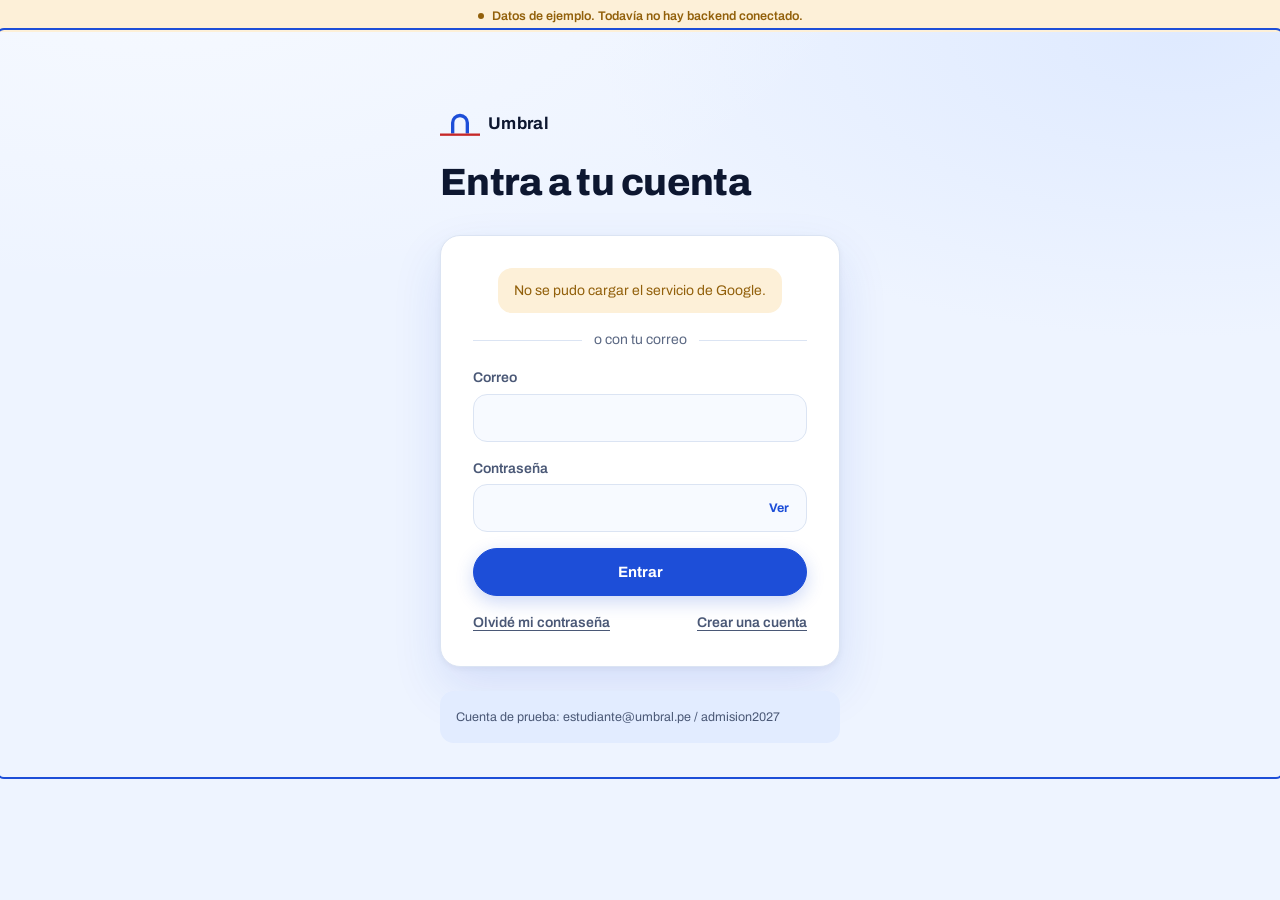
==== commit 7e5c0cc9: "Actualizar proyecto completo — 2026-09-10 11:31" ====
--- a/index.html
+++ b/index.html
@@ -5,7 +5,13 @@
 <meta name="viewport" content="width=device-width, initial-scale=1, viewport-fit=cover">
 <title>Umbral — cuánto te falta para ingresar</title>
 <meta name="description" content="Umbral mide a qué distancia estás del puntaje de corte de tu carrera y te dice exactamente dónde estás perdiendo puntos.">
-<link rel="canonical" href="https://umbral.pe/">
+<!-- ▼ URL DEL DESPLIEGUE ▼
+     Apuntan al sitio donde se sirve ahora mismo. Al mover el proyecto a un
+     dominio propio hay que cambiarlas aquí y en portada.html: un canonical
+     hacia una dirección que ya no sirve el sitio le dice a Google que la
+     versión buena está en otra parte, y se pierde la indexación.
+     ▲ URL DEL DESPLIEGUE ▲ -->
+<link rel="canonical" href="https://joelpasapera.github.io/Umbral/">
 <link rel="manifest" href="./manifest.json">
 <link rel="icon" href="./icono.svg" type="image/svg+xml">
 <link rel="apple-touch-icon" href="./icono.svg">
@@ -14,16 +20,16 @@
 <meta property="og:type" content="website">
 <meta property="og:title" content="Umbral — cuánto te falta para ingresar">
 <meta property="og:description" content="Umbral mide a qué distancia estás del puntaje de corte de tu carrera y te dice exactamente dónde estás perdiendo puntos.">
-<meta property="og:url" content="https://umbral.pe/">
+<meta property="og:url" content="https://joelpasapera.github.io/Umbral/">
 <meta name="twitter:card" content="summary_large_image">
-<meta name="theme-color" content="#edeae1" media="(prefers-color-scheme: light)">
-<meta name="theme-color" content="#16151a" media="(prefers-color-scheme: dark)">
+<meta name="theme-color" content="#eef4ff" media="(prefers-color-scheme: light)">
+<meta name="theme-color" content="#080f22" media="(prefers-color-scheme: dark)">
 <meta name="referrer" content="strict-origin-when-cross-origin">
 
 <link rel="preconnect" href="https://fonts.googleapis.com">
 <link rel="preconnect" href="https://fonts.gstatic.com" crossorigin>
-<link rel="preload" as="style" href="https://fonts.googleapis.com/css2?family=Bitter:wght@600..700&family=Public+Sans:wght@400..600&display=swap">
-<link rel="stylesheet" href="https://fonts.googleapis.com/css2?family=Bitter:wght@600..700&family=Public+Sans:wght@400..600&display=swap">
+<link rel="preload" as="style" href="https://fonts.googleapis.com/css2?family=Archivo:wght@400..800&display=swap">
+<link rel="stylesheet" href="https://fonts.googleapis.com/css2?family=Archivo:wght@400..800&display=swap">
 
 <link rel="stylesheet" href="./src/ui/tokens.css">
 <link rel="stylesheet" href="./src/ui/base.css">
@@ -35,6 +41,9 @@
 <link rel="stylesheet" href="./src/features/admin/admin.css">
 <link rel="stylesheet" href="./src/features/terminos/terminos.css">
 <link rel="stylesheet" href="./src/features/elegir/elegir.css">
+<link rel="stylesheet" href="./src/features/temario/temario.css">
+<link rel="stylesheet" href="./src/features/biblioteca/biblioteca.css">
+<link rel="stylesheet" href="./src/features/admision/admision.css">
 </head>
 <body>
 
@@ -44,13 +53,47 @@
   <p class="aviso-simulado" id="aviso-simulado" hidden>Datos de ejemplo. Todavía no hay backend conectado.</p>
 </header>
 
+<header class="barra" id="barra" hidden>
+  <a class="barra__marca" href="#/meta">
+    <svg class="barra__mark" viewBox="0 0 60 42" aria-hidden="true">
+      <path d="M19 36 L19 20 A11 11 0 0 1 41 20 L41 36" fill="none" stroke="currentColor" stroke-width="5"/>
+      <rect x="0" y="36" width="60" height="3.5" fill="var(--rojo)"/>
+    </svg>
+    <span>Umbral</span>
+  </a>
+  <nav class="barra__nav" aria-label="Secciones">
+    <a class="navegacion__enlace" href="#/admision">Admisión</a>
+    <a class="navegacion__enlace" href="#/temario">Temario</a>
+    <a class="navegacion__enlace" href="#/estudiar">Estudiar</a>
+    <a class="navegacion__enlace" href="#/biblioteca">Biblioteca</a>
+    <a class="navegacion__enlace" href="#/practicar">Practicar</a>
+    <a class="navegacion__enlace" href="#/perfil">Perfil</a>
+  </nav>
+  <p class="barra__academia" id="barra-academia"></p>
+</header>
+
 <main id="contenido" tabindex="-1">
-  <p class="cargando">Cargando tu preparación…</p>
+  <!-- Esqueleto con la forma de lo que viene. Un "Cargando…" centrado deja la
+       pantalla en blanco y hace que la espera se sienta el doble de larga. -->
+  <div class="esqueleto" aria-hidden="true">
+    <div class="esqueleto__linea esqueleto__linea--titulo"></div>
+    <div class="esqueleto__linea esqueleto__linea--sub"></div>
+    <div class="esqueleto__rejilla">
+      <div class="esqueleto__bloque esqueleto__bloque--alto"></div>
+      <div class="esqueleto__columna">
+        <div class="esqueleto__bloque"></div>
+        <div class="esqueleto__bloque"></div>
+      </div>
+    </div>
+  </div>
+  <p class="solo-lectores" role="status">Cargando tu preparación</p>
 </main>
 
-<nav class="navegacion" aria-label="Secciones">
-  <a class="navegacion__enlace" href="#/meta">Meta</a>
+<nav class="navegacion" aria-label="Secciones" id="navegacion-movil">
+  <a class="navegacion__enlace" href="#/admision">Admisión</a>
+  <a class="navegacion__enlace" href="#/temario">Temario</a>
   <a class="navegacion__enlace" href="#/estudiar">Estudiar</a>
+    <a class="navegacion__enlace" href="#/biblioteca">Biblioteca</a>
   <a class="navegacion__enlace" href="#/practicar">Practicar</a>
   <a class="navegacion__enlace" href="#/perfil">Perfil</a>
 </nav>
--- a/src/ui/tokens.css
+++ b/src/ui/tokens.css
@@ -1,61 +1,86 @@
 /*
   Tokens de diseño.
 
-  Este es el único archivo del proyecto donde puede aparecer un color escrito
-  a mano. Cualquier otro archivo que traiga un hex es un error de revisión.
-  Esa regla es la que hace que el modo noche salga gratis y que no haga falta
-  ni un solo !important.
-
-  Referencia visual: la hoja de respuestas del examen de admisión. Papel
-  periódico, grafito, lapicero rojo de corrección.
+  Único archivo del proyecto donde puede aparecer un color escrito a mano.
+  Cualquier hex fuera de aquí es un error de revisión, y hay una prueba que lo
+  vigila (`pruebas/criterios.test.mjs`, criterio 1.1).
+
+  Dirección visual: claro, aireado, azul. Superficies blancas redondeadas sobre
+  un fondo con degradado suave, tipografía de palo muy pesada para los títulos,
+  y el rojo reservado para una sola cosa: la línea de corte. Ese rojo es la
+  única nota cálida de toda la paleta, y por eso el ojo va directo a ella.
 */
 
 :root {
   color-scheme: light dark;
 
-  /* Papel y tinta */
-  --papel: #e6e1d4;
-  --papel-hundido: #dbd5c4;
-  --papel-elevado: #fbf9f4;
-  --grafito: #14130e;
-  --tinta: #26241c;
-  --tinta-suave: #5c574a;
-  --tinta-tenue: #5f5a4c;
-  --linea: #cec8b6;
-  --linea-fuerte: #86806c;
-  --sombra: 0 1px 2px rgba(20, 19, 14, .06), 0 6px 18px rgba(20, 19, 14, .05);
-
-  /* Marcas de corrección */
-  --rojo: #a8322a;
-  --rojo-fondo: #f6e5e2;
-  --pino: #33553f;
-  --pino-fondo: #e0ebe2;
-  --ocre: #8f5c0f;
-  --ocre-fondo: #f5ead4;
-
-  /* Superficie destacada: la tarjeta del índice. Contrasta con la página en
-     los dos temas, pero nunca es blanca de noche — deslumbrar a las tres de la
-     madrugada contradice la razón de existir del modo noche. */
-  --destacado-fondo: #14130e;
-  --destacado-tinta: #fbf9f4;
-  --destacado-tenue: #b8b3a5;
-  --destacado-linea: #3b3930;
-  --rojo-sobre-destacado: #d4675a;
-  --rojo-realce: #f0a094;
-  --pino-sobre-destacado: #6fae83;
-  --pino-realce: #9ed3ae;
-
-  /* Tipografía */
-  --serif: 'Bitter', Georgia, 'Times New Roman', serif;
-  --sans: 'Public Sans', system-ui, -apple-system, 'Segoe UI', sans-serif;
-
-  --tamano-cifra: clamp(3.25rem, 12vw, 4.5rem);
+  /* Fondo y superficies */
+  --fondo: #eef4ff;
+  --fondo-alto: #dfeaff;
+  --fondo-bajo: #f7faff;
+  --papel: var(--fondo);
+  --papel-elevado: #ffffff;
+  --papel-hundido: #eef2f9;
+
+  /* Texto */
+  --grafito: #0d1730;
+  --tinta: #1f2b45;
+  --tinta-suave: #4a5876;
+  --tinta-tenue: #5b6883;
+
+  /* Líneas */
+  --linea: #dbe4f3;
+  --linea-fuerte: #8494b4;
+
+  /* Azul: la acción */
+  --azul: #1d4ed8;
+  --azul-fuerte: #1739a8;
+  --azul-claro: #4a86f7;
+  --azul-fondo: #e2ecff;
+  --sobre-azul: #ffffff;
+  --sombra-azul: 0 6px 18px rgba(29, 78, 216, .22);
+  --sombra-azul-baja: 0 2px 8px rgba(29, 78, 216, .2);
+
+  /* Rojo: reservado para la línea de corte y los errores. Nada más. */
+  --rojo: #c62828;
+  --rojo-fondo: #fdeaea;
+
+  /* Estados */
+  --pino: #0f7a54;
+  --pino-fondo: #def5eb;
+  --ocre: #92600b;
+  --ocre-fondo: #fdf0d8;
+
+  /* Superficie destacada: el panel del índice */
+  --destacado-fondo: #12224f;
+  --destacado-tinta: #f4f8ff;
+  --destacado-tenue: #a9bce4;
+  --destacado-linea: #2c4180;
+  --rojo-sobre-destacado: #ef6a6a;
+  --rojo-realce: #ffa8a8;
+  --pino-sobre-destacado: #4fc79a;
+  --pino-realce: #8fe3c1;
+
+  /* Sombras: suaves y azuladas, no grises. Una sombra gris sobre un fondo
+     azul se ve sucia. */
+  --sombra: 0 1px 2px rgba(13, 23, 48, .04), 0 8px 24px rgba(29, 78, 216, .07);
+  --sombra-alta: 0 2px 6px rgba(13, 23, 48, .05), 0 22px 50px rgba(29, 78, 216, .12);
+
+  /* Tipografía: una sola familia, usada con saltos de peso muy marcados.
+     Archivo tiene una negrita con presencia real y cifras que se alinean. */
+  --serif: 'Archivo', system-ui, sans-serif;
+  --sans: 'Archivo', system-ui, -apple-system, 'Segoe UI', sans-serif;
+
+  --tamano-cifra: clamp(3.5rem, 13vw, 5rem);
+  --tamano-titulo-pagina: clamp(1.75rem, 3.4vw, 2.375rem);
+  --tamano-titulo-seccion: clamp(1.625rem, 3.6vw, 2.5rem);
+  --tamano-titulo-tarjeta: 1.25rem;
   --tamano-titulo: 1.375rem;
-  --tamano-seccion: 0.9375rem;
+  --tamano-seccion: 1rem;
   --tamano-cuerpo: 1rem;
-  --tamano-menor: 0.875rem;
-  --tamano-nota: 0.8125rem;
-  --tamano-micro: 0.75rem;
+  --tamano-menor: 0.9375rem;
+  --tamano-nota: 0.875rem;
+  --tamano-micro: 0.78125rem;
 
   /* Ritmo */
   --espacio-1: 0.25rem;
@@ -67,84 +92,111 @@
   --espacio-7: 3rem;
 
   --ancho-lectura: 34rem;
-  --ancho-panel: 68rem;
-  --radio: 3px;
-  --radio-grande: 6px;
+  --ancho-panel: 72rem;
+
+  /* Redondeos: generosos, y distintos según la pieza. */
+  --radio: 10px;
+  --radio-grande: 14px;
+  --radio-tarjeta: 20px;
+  --radio-panel: 28px;
+  --radio-pildora: 999px;
   --borde: 1px solid var(--linea);
+
+  --grano: none;
+  --grano-fuerza: 0;
 }
 
 @media (prefers-color-scheme: dark) {
   :root {
-    --papel: #14131a;
-    --papel-hundido: #0d0c11;
-    --papel-elevado: #201f28;
-    --grafito: #f4f2ec;
-    --tinta: #e6e3da;
-    --tinta-suave: #a8a396;
-    --tinta-tenue: #a8a390;
-    --linea: #33313d;
-    --linea-fuerte: #6f6b80;
-    --sombra: 0 1px 2px rgba(0,0,0,.3), 0 6px 18px rgba(0,0,0,.25);
-  --destacado-fondo: #24222e;
-  --destacado-tinta: #f6f4ee;
-  --destacado-tenue: #a9a4b4;
-  --destacado-linea: #3d3a4b;
-  --rojo-sobre-destacado: #e08b80;
-  --rojo-realce: #f2ada3;
-  --pino-sobre-destacado: #7fb994;
-  --pino-realce: #a5d5b3;
-
-    --rojo: #e08b80;
-    --rojo-fondo: #2e1c1b;
-    --pino: #8fc09b;
-    --pino-fondo: #16241a;
-    --ocre: #d9a851;
-    --ocre-fondo: #2a2113;
+    --fondo: #080f22;
+    --fondo-alto: #0d1730;
+    --fondo-bajo: #060b1a;
+    --papel: var(--fondo);
+    --papel-elevado: #101c3a;
+    --papel-hundido: #0b142b;
+    --grafito: #eaf1ff;
+    --tinta: #d5e0f5;
+    --tinta-suave: #9aabcd;
+    --tinta-tenue: #7d8dae;
+    --linea: #22304f;
+    --linea-fuerte: #5a6c94;
+    --azul: #5b93ff;
+    --azul-fuerte: #7dabff;
+    --azul-claro: #8fbaff;
+    --azul-fondo: #16264d;
+    --sobre-azul: #06122c;
+    --sombra-azul: 0 6px 18px rgba(0,0,0,.4);
+    --sombra-azul-baja: 0 2px 8px rgba(0,0,0,.35);
+    --rojo: #ff8d8d;
+    --rojo-fondo: #37171c;
+    --pino: #63d8a8;
+    --pino-fondo: #0d2b22;
+    --ocre: #e0b055;
+    --ocre-fondo: #2e2312;
+    --destacado-fondo: #152350;
+    --sombra: 0 1px 2px rgba(0,0,0,.4), 0 8px 24px rgba(0,0,0,.32);
+    --sombra-alta: 0 2px 6px rgba(0,0,0,.45), 0 22px 50px rgba(0,0,0,.4);
   }
 }
 
 [data-tema='noche'] {
-  --papel: #14131a;
-  --papel-hundido: #0d0c11;
-  --papel-elevado: #201f28;
-  --grafito: #f4f2ec;
-  --tinta: #e6e3da;
-  --tinta-suave: #a8a396;
-  --tinta-tenue: #a8a390;
-  --linea: #33313d;
-  --linea-fuerte: #6f6b80;
-  --sombra: 0 1px 2px rgba(0,0,0,.3), 0 6px 18px rgba(0,0,0,.25);
-  --destacado-fondo: #24222e;
-  --destacado-tinta: #f6f4ee;
-  --destacado-tenue: #a9a4b4;
-  --destacado-linea: #3d3a4b;
-  --rojo-sobre-destacado: #e08b80;
-  --rojo-realce: #f2ada3;
-  --pino-sobre-destacado: #7fb994;
-  --pino-realce: #a5d5b3;
-  --rojo: #e08b80;
-  --rojo-fondo: #2e1c1b;
-  --pino: #8fc09b;
-  --pino-fondo: #16241a;
-  --ocre: #d9a851;
-  --ocre-fondo: #2a2113;
+  --fondo: #080f22;
+  --fondo-alto: #0d1730;
+  --fondo-bajo: #060b1a;
+  --papel: var(--fondo);
+  --papel-elevado: #101c3a;
+  --papel-hundido: #0b142b;
+  --grafito: #eaf1ff;
+  --tinta: #d5e0f5;
+  --tinta-suave: #9aabcd;
+  --tinta-tenue: #7d8dae;
+  --linea: #22304f;
+  --linea-fuerte: #5a6c94;
+  --azul: #5b93ff;
+  --azul-fuerte: #7dabff;
+  --azul-claro: #8fbaff;
+  --azul-fondo: #16264d;
+  --sobre-azul: #06122c;
+  --sombra-azul: 0 6px 18px rgba(0,0,0,.4);
+  --sombra-azul-baja: 0 2px 8px rgba(0,0,0,.35);
+  --rojo: #ff8d8d;
+  --rojo-fondo: #37171c;
+  --pino: #63d8a8;
+  --pino-fondo: #0d2b22;
+  --ocre: #e0b055;
+  --ocre-fondo: #2e2312;
+  --destacado-fondo: #152350;
+  --sombra: 0 1px 2px rgba(0,0,0,.4), 0 8px 24px rgba(0,0,0,.32);
+  --sombra-alta: 0 2px 6px rgba(0,0,0,.45), 0 22px 50px rgba(0,0,0,.4);
 }
 
 [data-tema='papel'] {
-  --papel: #e6e1d4;
-  --papel-hundido: #dbd5c4;
-  --papel-elevado: #fbf9f4;
-  --grafito: #14130e;
-  --tinta: #26241c;
-  --tinta-suave: #5c574a;
-  --tinta-tenue: #5f5a4c;
-  --linea: #cec8b6;
-  --linea-fuerte: #86806c;
-  --sombra: 0 1px 2px rgba(20, 19, 14, .06), 0 6px 18px rgba(20, 19, 14, .05);
-  --rojo: #a8322a;
-  --rojo-fondo: #f4e2df;
-  --pino: #3d5a45;
-  --pino-fondo: #e2eae2;
-  --ocre: #9a6414;
-  --ocre-fondo: #f4e9d6;
-}
+  --fondo: #eef4ff;
+  --fondo-alto: #dfeaff;
+  --fondo-bajo: #f7faff;
+  --papel: var(--fondo);
+  --papel-elevado: #ffffff;
+  --papel-hundido: #eef2f9;
+  --grafito: #0d1730;
+  --tinta: #1f2b45;
+  --tinta-suave: #4a5876;
+  --tinta-tenue: #5b6883;
+  --linea: #dbe4f3;
+  --linea-fuerte: #8494b4;
+  --azul: #1d4ed8;
+  --azul-fuerte: #1739a8;
+  --azul-claro: #4a86f7;
+  --azul-fondo: #e2ecff;
+  --sobre-azul: #ffffff;
+  --sombra-azul: 0 6px 18px rgba(29,78,216,.22);
+  --sombra-azul-baja: 0 2px 8px rgba(29,78,216,.2);
+  --rojo: #c62828;
+  --rojo-fondo: #fdeaea;
+  --pino: #0f7a54;
+  --pino-fondo: #def5eb;
+  --ocre: #92600b;
+  --ocre-fondo: #fdf0d8;
+  --destacado-fondo: #12224f;
+  --sombra: 0 1px 2px rgba(13,23,48,.04), 0 8px 24px rgba(29,78,216,.07);
+  --sombra-alta: 0 2px 6px rgba(13,23,48,.05), 0 22px 50px rgba(29,78,216,.12);
+}
--- a/src/ui/base.css
+++ b/src/ui/base.css
@@ -1,212 +1,281 @@
-*,
-*::before,
-*::after {
-  box-sizing: border-box;
-}
-
-html {
-  -webkit-text-size-adjust: 100%;
-}
+*, *::before, *::after { box-sizing: border-box; }
+html { -webkit-text-size-adjust: 100%; }
 
 body {
   margin: 0;
-  background: var(--papel);
+  min-height: 100vh;
   color: var(--tinta);
   font-family: var(--sans);
   font-size: var(--tamano-cuerpo);
-  line-height: 1.55;
-  font-optical-sizing: auto;
+  line-height: 1.6;
   -webkit-font-smoothing: antialiased;
-}
-
-h1,
-h2,
-h3 {
+  /* El fondo es un degradado suave fijo: la página respira sin que haga falta
+     decorar cada sección. */
+  background:
+    radial-gradient(1200px 600px at 12% -8%, var(--fondo-bajo), transparent 60%),
+    radial-gradient(1000px 520px at 92% 4%, var(--fondo-alto), transparent 58%),
+    var(--fondo);
+  background-attachment: fixed;
+}
+
+h1, h2, h3 {
   font-family: var(--serif);
   color: var(--grafito);
-  font-weight: 600;
-  line-height: 1.2;
+  font-weight: 800;
+  line-height: 1.08;
+  letter-spacing: -0.025em;
   margin: 0;
-  letter-spacing: -0.01em;
-}
-
-p {
-  margin: 0;
-}
-
-button {
-  font: inherit;
-  color: inherit;
-}
+}
+p { margin: 0; }
+button { font: inherit; color: inherit; }
 
 :focus-visible {
-  outline: 2px solid var(--rojo);
+  outline: 2.5px solid var(--azul);
   outline-offset: 2px;
-}
+  border-radius: 4px;
+}
+.indicador :focus-visible { outline-color: var(--destacado-tinta); }
 
 @media (prefers-reduced-motion: reduce) {
-  *,
-  *::before,
-  *::after {
+  *, *::before, *::after {
     animation-duration: 0.01ms !important;
     transition-duration: 0.01ms !important;
   }
 }
 
 .salto-contenido {
-  position: absolute;
-  left: -9999px;
-  top: 0;
-  background: var(--grafito);
-  color: var(--papel);
+  position: absolute; left: -9999px; top: 0;
+  background: var(--grafito); color: var(--papel-elevado);
   padding: var(--espacio-3) var(--espacio-4);
+  border-radius: var(--radio);
   z-index: 10;
 }
-.salto-contenido:focus {
-  left: var(--espacio-3);
-  top: var(--espacio-3);
-}
+.salto-contenido:focus { left: var(--espacio-3); top: var(--espacio-3); }
 
 .solo-lectores {
-  position: absolute;
-  width: 1px;
-  height: 1px;
-  overflow: hidden;
-  clip-path: inset(50%);
-  white-space: nowrap;
-}
-
-.envoltura {
+  position: absolute; width: 1px; height: 1px;
+  overflow: hidden; clip-path: inset(50%); white-space: nowrap;
+}
+
+.envoltura { max-width: var(--ancho-lectura); margin: 0 auto; padding: 0 var(--espacio-4); }
+
+/* Rótulo de sección: pequeño, en azul, con un punto delante. Encima del
+   título grande. Es el patrón que estructura toda la página. */
+.rotulo {
+  display: inline-flex; align-items: center; gap: var(--espacio-2);
+  font-size: var(--tamano-micro);
+  font-weight: 700;
+  letter-spacing: 0.08em;
+  text-transform: uppercase;
+  color: var(--azul);
+}
+.rotulo::before {
+  content: ''; width: 7px; height: 7px; border-radius: 50%;
+  background: currentColor;
+}
+
+/* Botones */
+.boton {
+  display: inline-flex; align-items: center; justify-content: center;
+  gap: var(--espacio-2);
+  min-height: 48px;
+  padding: 0 var(--espacio-5);
+  border: 1.5px solid var(--azul);
+  border-radius: var(--radio-pildora);
+  background: var(--azul);
+  color: var(--sobre-azul);
+  font-size: var(--tamano-menor);
+  font-weight: 700;
+  cursor: pointer;
+  box-shadow: var(--sombra-azul);
+  transition: background 140ms ease, transform 140ms ease, box-shadow 140ms ease;
+}
+.boton:hover { background: var(--azul-fuerte); border-color: var(--azul-fuerte); }
+.boton:active { transform: translateY(1px); box-shadow: var(--sombra-azul-baja); }
+.boton:disabled { opacity: 0.45; cursor: not-allowed; box-shadow: none; }
+
+.boton--secundario {
+  background: var(--papel-elevado);
+  color: var(--grafito);
+  border-color: var(--linea);
+  box-shadow: var(--sombra);
+}
+.boton--secundario:hover { background: var(--papel-hundido); border-color: var(--linea-fuerte); }
+.boton--ancho { width: 100%; }
+
+.boton[aria-busy='true'] { cursor: progress; }
+.boton[aria-busy='true']::before {
+  content: ''; width: 14px; height: 14px;
+  border: 2px solid currentColor; border-top-color: transparent;
+  border-radius: 50%; animation: girar 720ms linear infinite;
+}
+@keyframes girar { to { transform: rotate(360deg); } }
+@media (prefers-reduced-motion: reduce) {
+  .boton[aria-busy='true']::before { animation: none; opacity: 0.4; border-top-color: currentColor; }
+}
+
+/* Tarjeta: la pieza base de toda la interfaz */
+.tarjeta {
+  background: var(--papel-elevado);
+  border: 1px solid var(--linea);
+  border-radius: var(--radio-tarjeta);
+  box-shadow: var(--sombra);
+}
+
+/* Ficha de icono: cuadrado redondeado con fondo tenue */
+.ficha {
+  display: grid; place-items: center;
+  width: 44px; height: 44px;
+  border-radius: var(--radio-grande);
+  background: var(--azul-fondo);
+  color: var(--azul);
+  flex: 0 0 auto;
+}
+.ficha svg { width: 21px; height: 21px; }
+
+.estado-vacio {
   max-width: var(--ancho-lectura);
   margin: 0 auto;
-  padding: 0 var(--espacio-4);
-}
-
-/* Botón: rectángulo de formulario impreso, no pastilla de SaaS. */
-.boton {
-  display: inline-flex;
-  align-items: center;
-  justify-content: center;
-  gap: var(--espacio-2);
-  min-height: 46px;
-  padding: 0 var(--espacio-5);
-  border: 1px solid var(--grafito);
-  border-radius: var(--radio);
-  background: var(--grafito);
-  color: var(--papel);
-  font-size: var(--tamano-menor);
-  font-weight: 600;
-  cursor: pointer;
-  transition: background 120ms ease;
-}
-.boton:hover {
-  background: var(--tinta);
-}
-.boton:active {
-  transform: translateY(1px);
-}
-
-.boton--secundario {
-  background: transparent;
-  color: var(--grafito);
-  border-color: var(--linea-fuerte);
-}
-.boton--secundario:hover {
-  background: var(--papel-hundido);
-}
-
-.boton--ancho {
-  width: 100%;
-}
-
-.estado-vacio {
   padding: var(--espacio-7) var(--espacio-4);
-  text-align: left;
-  max-width: var(--ancho-lectura);
-  margin: 0 auto;
-}
-.estado-vacio__titulo {
-  font-family: var(--serif);
-  font-size: var(--tamano-titulo);
-  color: var(--grafito);
-  margin-bottom: var(--espacio-2);
-}
-.estado-vacio__cuerpo {
-  color: var(--tinta-suave);
-  margin-bottom: var(--espacio-5);
-}
-
-.cargando {
-  padding: var(--espacio-7) var(--espacio-4);
-  color: var(--tinta-tenue);
-  font-size: var(--tamano-menor);
-  max-width: var(--ancho-lectura);
-  margin: 0 auto;
-}
-
-/* Barra inferior de navegación */
+}
+.estado-vacio__titulo { font-size: var(--tamano-titulo); margin-bottom: var(--espacio-3); }
+.estado-vacio__cuerpo { color: var(--tinta-suave); margin-bottom: var(--espacio-5); }
+
+/* Esqueleto de carga con la forma real de la pantalla */
+.esqueleto { max-width: var(--ancho-panel); margin: 0 auto; padding: var(--espacio-6) var(--espacio-4); }
+.esqueleto__linea, .esqueleto__bloque {
+  background: linear-gradient(100deg, var(--papel-hundido) 30%,
+    color-mix(in srgb, var(--papel-elevado) 75%, var(--papel-hundido)) 50%, var(--papel-hundido) 70%);
+  background-size: 220% 100%;
+  border-radius: var(--radio-grande);
+}
+@media (prefers-reduced-motion: no-preference) {
+  .esqueleto__linea, .esqueleto__bloque { animation: esqueleto-brillo 1.4s ease-in-out infinite; }
+}
+@keyframes esqueleto-brillo { from { background-position: 120% 0; } to { background-position: -60% 0; } }
+.esqueleto__linea--titulo { height: 34px; width: min(22rem, 70%); }
+.esqueleto__linea--sub { height: 15px; width: min(28rem, 85%); margin-top: var(--espacio-3); }
+.esqueleto__rejilla { display: grid; gap: var(--espacio-5); margin-top: var(--espacio-6); }
+.esqueleto__columna { display: grid; gap: var(--espacio-5); }
+.esqueleto__bloque { height: 190px; border-radius: var(--radio-tarjeta); }
+.esqueleto__bloque--alto { height: 340px; border-radius: var(--radio-panel); }
+@media (min-width: 62rem) {
+  .esqueleto__rejilla { grid-template-columns: minmax(0, 1.05fr) minmax(0, 1fr); }
+}
+
+/* Navegación inferior, solo en teléfono */
 .navegacion {
-  position: sticky;
-  bottom: 0;
+  position: sticky; bottom: 0; z-index: 4;
   display: flex;
-  background: var(--papel-elevado);
+  padding: var(--espacio-2) var(--espacio-2) calc(var(--espacio-2) + env(safe-area-inset-bottom));
+  background: color-mix(in srgb, var(--papel-elevado) 92%, transparent);
+  backdrop-filter: blur(12px);
   border-top: var(--borde);
-  padding-bottom: env(safe-area-inset-bottom);
 }
 .navegacion__enlace {
   flex: 1;
-  padding: var(--espacio-3) var(--espacio-1);
+  padding: var(--espacio-2) var(--espacio-1);
   text-align: center;
   text-decoration: none;
   color: var(--tinta-tenue);
+  font-size: var(--tamano-micro);
+  font-weight: 600;
+  border-radius: var(--radio-pildora);
+}
+.navegacion__enlace[aria-current='page'] { background: var(--azul); color: var(--sobre-azul); }
+
+/* El atributo `hidden` del navegador vale display:none, pero lo pierde contra
+   cualquier `display` declarado en la hoja de autor. Sin estas dos líneas, la
+   navegación aparecía en la pantalla de entrada, ofreciendo secciones a las
+   que todavía no se puede llegar. */
+.navegacion[hidden], .barra[hidden] { display: none; }
+
+/* Barra superior de escritorio: la marca, las secciones en pastillas, y la
+   academia. Es el patrón que hace que se lea como una aplicación y no como una
+   página de móvil estirada. */
+.barra {
+  position: sticky; top: var(--espacio-3); z-index: 5;
+  display: none; align-items: center; gap: var(--espacio-5);
+  width: min(var(--ancho-panel), calc(100% - var(--espacio-6)));
+  margin: var(--espacio-3) auto 0;
+  padding: var(--espacio-2) var(--espacio-2) var(--espacio-2) var(--espacio-4);
+  background: color-mix(in srgb, var(--papel-elevado) 86%, transparent);
+  backdrop-filter: blur(14px);
+  border: 1px solid var(--linea);
+  border-radius: var(--radio-pildora);
+  box-shadow: var(--sombra);
+}
+.barra__marca {
+  display: flex; align-items: center; gap: var(--espacio-2);
+  font-size: 1.0625rem; font-weight: 800; letter-spacing: -0.02em;
+  color: var(--grafito); text-decoration: none;
+}
+.barra__mark { width: 26px; height: 19px; }
+.barra__nav { display: flex; gap: var(--espacio-1); flex: 1; }
+.barra__nav .navegacion__enlace {
+  flex: 0 0 auto;
+  padding: var(--espacio-2) var(--espacio-4);
+  font-size: var(--tamano-nota);
+}
+.barra__nav .navegacion__enlace:hover { background: var(--papel-hundido); color: var(--grafito); }
+.barra__academia {
+  padding: var(--espacio-2) var(--espacio-4);
+  background: var(--papel-hundido);
+  border-radius: var(--radio-pildora);
+  font-size: var(--tamano-micro);
+  font-weight: 600;
+  color: var(--tinta-suave);
+  white-space: nowrap;
+}
+@media (min-width: 62rem) {
+  .barra { display: flex; }
+  .navegacion { display: none; }
+}
+
+.aviso-simulado {
+  display: flex; align-items: center; justify-content: center; gap: var(--espacio-2);
+  padding: 6px var(--espacio-4);
+  background: var(--ocre-fondo);
+  color: var(--ocre);
+  font-size: var(--tamano-micro);
+  font-weight: 600;
+}
+.aviso-simulado::before { content: ''; width: 6px; height: 6px; border-radius: 50%; background: currentColor; }
+
+.aviso {
+  display: flex; align-items: center; justify-content: center; gap: var(--espacio-4);
+  padding: var(--espacio-3) var(--espacio-4);
+  font-size: var(--tamano-nota);
+}
+.aviso--aviso-sin-red { background: var(--papel-hundido); color: var(--tinta-suave); }
+.aviso--aviso-version { background: var(--ocre-fondo); color: var(--ocre); }
+.aviso--aviso-sincronizado { background: var(--pino-fondo); color: var(--pino); }
+.aviso__accion {
+  padding: var(--espacio-1) var(--espacio-3);
+  background: none; border: 1.5px solid currentColor;
+  border-radius: var(--radio-pildora);
+  font-size: var(--tamano-micro); font-weight: 700; cursor: pointer;
+}
+.aviso__cerrar, .deshacer__cerrar {
+  width: 28px; height: 28px; padding: 0;
+  background: none; border: 0; color: var(--tinta-tenue); cursor: pointer;
+}
+
+.mensaje {
+  padding: var(--espacio-3) var(--espacio-4);
+  border-radius: var(--radio-grande);
   font-size: var(--tamano-nota);
   font-weight: 500;
-  border-top: 2px solid transparent;
-  margin-top: -1px;
-}
-.navegacion__enlace[aria-current='page'] {
-  color: var(--grafito);
-  border-top-color: var(--rojo);
-}
-
-.aviso-simulado {
-  background: var(--ocre-fondo);
-  color: var(--ocre);
-  font-size: var(--tamano-nota);
-  padding: var(--espacio-2) var(--espacio-4);
-  text-align: center;
-  border-bottom: var(--borde);
-}
-
-/* Avisos de sistema. Van arriba del todo, empujan el contenido en vez de
-   taparlo: una barra flotante sobre el botón de continuar es una trampa. */
-.aviso {
-  display: flex;
-  align-items: center;
-  justify-content: center;
-  gap: var(--espacio-4);
-  padding: var(--espacio-2) var(--espacio-4);
-  font-size: var(--tamano-nota);
-  border-bottom: var(--borde);
-}
-.aviso--aviso-sin-red {
-  background: var(--papel-hundido);
-  color: var(--tinta-suave);
-}
-.aviso--aviso-version {
-  background: var(--ocre-fondo);
-  color: var(--ocre);
-}
-.aviso--aviso-sincronizado {
-  background: var(--pino-fondo);
-  color: var(--pino);
-}
-.aviso__accion {
-  padding: var(--espacio-1) var(--espacio-3);
-  background: none;
-  border: 1px solid currentColor;
-  border-radius: var(--radio);
-  font-size: var(--tamano-nota);
-  font-weight: 600;
-  cursor: pointer;
-}
+}
+.mensaje--error { background: var(--rojo-fondo); color: var(--rojo); }
+.mensaje--aviso { background: var(--pino-fondo); color: var(--pino); }
+
+.enlace {
+  padding: 0; background: none; border: 0;
+  font-size: var(--tamano-nota); font-weight: 600;
+  color: var(--azul); text-decoration: none; cursor: pointer;
+}
+.enlace:hover { text-decoration: underline; text-underline-offset: 3px; }
+.enlace--peligro { color: var(--rojo); }
+
+.cargando { padding: var(--espacio-7) var(--espacio-4); color: var(--tinta-tenue); }
--- a/src/features/meta/meta.css
+++ b/src/features/meta/meta.css
@@ -1,232 +1,184 @@
-/* Meta. El índice es el elemento con más peso de todo el producto, así que
-   ocupa una superficie propia, oscura, y todo lo demás se apoya en ella. */
-
-.meta {
-  max-width: var(--ancho-panel);
-  margin: 0 auto;
-  padding: var(--espacio-5) var(--espacio-4) var(--espacio-7);
-}
-
-/* Cabecera */
+/* Meta. El índice manda: panel oscuro sobre fondo claro, con la línea de corte
+   como único elemento rojo de toda la pantalla. */
+
+.meta { max-width: var(--ancho-panel); margin: 0 auto; padding: var(--espacio-6) var(--espacio-4) var(--espacio-7); }
+
 .meta-cabecera {
-  display: flex;
-  flex-wrap: wrap;
-  align-items: baseline;
-  justify-content: space-between;
-  gap: var(--espacio-2) var(--espacio-4);
-  margin-bottom: var(--espacio-4);
+  display: flex; flex-wrap: wrap; align-items: flex-end; justify-content: space-between;
+  gap: var(--espacio-4);
+  margin-bottom: var(--espacio-5);
 }
 .meta-cabecera__grupo { min-width: 0; }
-.meta-cabecera__rotulo {
-  font-size: var(--tamano-nota);
-  color: var(--tinta-tenue);
-}
-.meta-cabecera__carrera {
-  font-size: 1.5rem;
-  line-height: 1.15;
-}
+.meta-cabecera__carrera { font-size: var(--tamano-titulo-pagina); }
 .meta-cabecera__universidad {
-  font-size: var(--tamano-menor);
-  color: var(--tinta-suave);
+  display: flex; flex-wrap: wrap; align-items: baseline; gap: var(--espacio-3);
+  margin-top: var(--espacio-2);
+  font-size: var(--tamano-menor); color: var(--tinta-suave);
 }
 .cuenta-atras {
-  display: flex;
-  align-items: baseline;
-  gap: var(--espacio-2);
-  padding: var(--espacio-2) var(--espacio-3);
+  display: flex; align-items: baseline; gap: var(--espacio-2);
+  padding: var(--espacio-3) var(--espacio-5);
   background: var(--papel-elevado);
   border: 1px solid var(--linea);
-  border-radius: var(--radio-grande);
+  border-radius: var(--radio-pildora);
   box-shadow: var(--sombra);
   white-space: nowrap;
 }
-.cuenta-atras__n {
-  font-family: var(--serif);
-  font-size: 1.5rem;
-  font-weight: 700;
-  color: var(--rojo);
+.cuenta-atras__n { font-size: 1.5rem; font-weight: 800; color: var(--rojo); font-variant-numeric: tabular-nums; }
+.cuenta-atras__t { font-size: var(--tamano-nota); color: var(--tinta-suave); }
+
+.meta-rejilla { display: grid; gap: var(--espacio-5); }
+@media (min-width: 62rem) {
+  .meta-rejilla { grid-template-columns: minmax(0, 1.05fr) minmax(0, 1fr); align-items: start; }
+  .meta-rejilla > * { display: grid; gap: var(--espacio-5); align-content: start; }
+}
+
+/* El panel del índice */
+.indicador {
+  position: relative;
+  padding: var(--espacio-6);
+  background:
+    radial-gradient(700px 300px at 100% 0%, color-mix(in srgb, var(--azul) 30%, transparent), transparent 62%),
+    var(--destacado-fondo);
+  color: var(--destacado-tinta);
+  border-radius: var(--radio-panel);
+  box-shadow: var(--sombra-alta);
+  overflow: hidden;
+}
+.slip__marca { display: none; }
+.slip__cabecera {
+  display: flex; align-items: center; gap: var(--espacio-3);
+  margin-bottom: var(--espacio-5);
+}
+.slip__sello {
+  display: inline-flex; align-items: center; gap: var(--espacio-2);
+  padding: 5px var(--espacio-3);
+  background: color-mix(in srgb, var(--destacado-tinta) 14%, transparent);
+  border-radius: var(--radio-pildora);
+  font-size: var(--tamano-micro); font-weight: 700; letter-spacing: 0.06em;
+  text-transform: uppercase;
+  color: var(--destacado-tinta);
+}
+.slip__sello::before { content: ''; width: 6px; height: 6px; border-radius: 50%; background: var(--rojo-realce); }
+.slip__fecha { font-size: var(--tamano-nota); color: var(--destacado-tenue); }
+
+.indicador__fila { display: flex; align-items: baseline; gap: var(--espacio-4); }
+.indicador__cifra {
+  font-size: var(--tamano-cifra); font-weight: 800; line-height: 0.85;
+  letter-spacing: -0.04em; color: var(--destacado-tinta);
   font-variant-numeric: lining-nums tabular-nums;
 }
-.cuenta-atras__t { font-size: var(--tamano-nota); color: var(--tinta-suave); }
-
-/* Rejilla: en escritorio el índice manda a la izquierda y el desglose acompaña */
-.meta-rejilla {
-  display: grid;
-  gap: var(--espacio-5);
-}
-@media (min-width: 62rem) {
-  .meta-rejilla {
-    grid-template-columns: minmax(0, 1fr) minmax(0, 1.05fr);
-    align-items: start;
-  }
-}
-
-/* Indicador */
-.indicador {
-  padding: var(--espacio-6) var(--espacio-5);
-  background: var(--destacado-fondo);
-  color: var(--destacado-tinta);
-  border-radius: 14px;
-  box-shadow: var(--sombra);
-}
-.indicador__rotulo {
-  font-size: var(--tamano-nota);
-  color: var(--destacado-tenue);
-  margin-bottom: var(--espacio-3);
-}
-.indicador__fila {
-  display: flex;
-  align-items: baseline;
-  gap: var(--espacio-3);
-}
-.indicador__cifra {
-  font-family: var(--serif);
-  font-size: clamp(4rem, 15vw, 5.75rem);
-  font-weight: 700;
-  line-height: 0.82;
-  color: var(--destacado-tinta);
-  font-variant-numeric: lining-nums tabular-nums;
-}
-.indicador__de {
-  font-size: 1.125rem;
-  color: var(--destacado-tenue);
-}
-.indicador__margen {
-  margin-top: var(--espacio-2);
-  font-size: var(--tamano-nota);
-  color: var(--destacado-tenue);
-}
-
-/* La escala. Es el corazón del producto: dónde estás y dónde está la línea. */
+.indicador__glosa { display: grid; gap: 2px; }
+.indicador__de { font-size: 1.0625rem; color: var(--destacado-tenue); font-weight: 600; }
+.indicador__margen { font-size: var(--tamano-nota); color: var(--destacado-tenue); font-variant-numeric: tabular-nums; }
+.indicador__cambio {
+  margin-top: var(--espacio-2); padding: 3px 10px;
+  border-radius: var(--radio-pildora);
+  font-size: var(--tamano-micro); font-weight: 700; justify-self: start;
+  font-variant-numeric: tabular-nums;
+}
+.indicador__cambio--sube { background: color-mix(in srgb, var(--pino-realce) 22%, transparent); color: var(--pino-realce); }
+.indicador__cambio--baja { background: color-mix(in srgb, var(--rojo-realce) 20%, transparent); color: var(--rojo-realce); }
+
 .escala {
-  position: relative;
+  position: relative; height: 16px; border-radius: var(--radio-pildora);
   margin: var(--espacio-6) 0 var(--espacio-3);
-  height: 14px;
-  border-radius: 7px;
-  background: var(--destacado-linea);
-}
-.escala__relleno {
-  position: absolute;
-  inset: 0 auto 0 0;
-  border-radius: 7px;
-}
-.escala__relleno--falta { background: var(--rojo-sobre-destacado); }
-.escala__relleno--alcanza { background: var(--pino-sobre-destacado); }
-.escala__banda {
-  position: absolute;
-  top: -3px;
-  bottom: -3px;
-  border-radius: 8px;
-  background: color-mix(in srgb, var(--destacado-tinta) 26%, transparent);
-}
-.escala__corte {
-  position: absolute;
-  top: -12px;
-  bottom: -12px;
-  width: 3px;
-  margin-left: -1.5px;
-  background: var(--destacado-tinta);
-  border-radius: 2px;
-}
+  background: color-mix(in srgb, var(--destacado-tinta) 13%, transparent);
+}
+.escala__relleno { position: absolute; inset: 0 auto 0 0; border-radius: var(--radio-pildora); }
+@media (prefers-reduced-motion: no-preference) { .escala__relleno { transition: width 60ms linear; } }
+.escala__relleno--falta { background: linear-gradient(90deg, color-mix(in srgb, var(--rojo-sobre-destacado) 60%, transparent), var(--rojo-sobre-destacado)); }
+.escala__relleno--alcanza { background: linear-gradient(90deg, color-mix(in srgb, var(--pino-sobre-destacado) 60%, transparent), var(--pino-sobre-destacado)); }
+.escala__banda { position: absolute; top: -3px; bottom: -3px; border-radius: var(--radio-pildora); background: color-mix(in srgb, var(--destacado-tinta) 16%, transparent); }
+.escala__corte { position: absolute; top: -10px; bottom: -10px; width: 3px; margin-left: -1.5px; background: var(--destacado-tinta); border-radius: 2px; }
 .escala__etiqueta {
-  position: absolute;
-  top: -40px;
-  transform: translateX(-50%);
-  padding: 3px 8px;
-  border-radius: 999px;
-  background: var(--destacado-tinta);
-  color: var(--destacado-fondo);
-  font-size: var(--tamano-micro);
-  font-weight: 700;
-  white-space: nowrap;
+  position: absolute; top: -42px; transform: translateX(-50%);
+  padding: 4px 10px; border-radius: var(--radio-pildora);
+  background: var(--destacado-tinta); color: var(--destacado-fondo);
+  font-size: var(--tamano-micro); font-weight: 800; white-space: nowrap;
 }
 .escala__extremos {
-  display: flex;
-  justify-content: space-between;
-  font-size: var(--tamano-micro);
-  color: var(--destacado-tenue);
+  display: flex; justify-content: space-between;
+  font-size: var(--tamano-micro); color: var(--destacado-tenue);
   font-variant-numeric: tabular-nums;
 }
-
 .veredicto {
-  margin-top: var(--espacio-5);
-  padding-top: var(--espacio-4);
+  margin-top: var(--espacio-5); padding-top: var(--espacio-4);
   border-top: 1px solid var(--destacado-linea);
-  font-size: var(--tamano-menor);
-  line-height: 1.5;
-}
-.veredicto strong { font-weight: 700; }
+  font-size: var(--tamano-menor); line-height: 1.55;
+}
+.veredicto strong { font-weight: 800; }
 .veredicto--falta strong { color: var(--rojo-realce); }
 .veredicto--alcanza strong { color: var(--pino-realce); }
-
-.indicador--sin-datos .indicador__vacio-titulo {
-  font-family: var(--serif);
-  font-size: 1.375rem;
-  margin-bottom: var(--espacio-3);
-}
-.indicador--sin-datos .indicador__vacio-cuerpo {
-  font-size: var(--tamano-menor);
-  color: var(--destacado-tenue);
-}
-
-/* Desglose por curso */
-.panel {
+.indicador--sin-datos .indicador__vacio-titulo { font-size: var(--tamano-titulo); margin-bottom: var(--espacio-3); }
+.indicador--sin-datos .indicador__vacio-cuerpo { font-size: var(--tamano-menor); color: var(--destacado-tenue); }
+
+/* Tarjetas de acción */
+.tarea, .reto {
   padding: var(--espacio-5);
   background: var(--papel-elevado);
   border: 1px solid var(--linea);
-  border-radius: 14px;
+  border-radius: var(--radio-tarjeta);
   box-shadow: var(--sombra);
 }
-.panel__titulo { font-size: 1.0625rem; }
-.panel__nota {
-  font-size: var(--tamano-nota);
-  color: var(--tinta-tenue);
-  margin-top: 2px;
-}
-
+.tarea__titulo { font-size: var(--tamano-titulo-tarjeta); }
+.tarea__porque { font-size: var(--tamano-nota); color: var(--azul); font-weight: 600; margin-top: var(--espacio-1); }
+.tarea__detalle { font-size: var(--tamano-menor); color: var(--tinta-suave); margin: var(--espacio-3) 0 var(--espacio-5); }
+.tarea .boton, .reto .boton { text-decoration: none; }
+
+.reto__cabecera { display: flex; align-items: flex-start; justify-content: space-between; gap: var(--espacio-4); margin-bottom: var(--espacio-4); }
+.reto__rotulo { font-size: var(--tamano-titulo-tarjeta); }
+.reto__nota { font-size: var(--tamano-nota); color: var(--tinta-suave); margin-top: var(--espacio-2); max-width: 26rem; }
+.reto__racha {
+  display: grid; justify-items: center;
+  padding: var(--espacio-3) var(--espacio-4);
+  background: var(--azul-fondo); border-radius: var(--radio-grande); white-space: nowrap;
+}
+.reto__racha-n { font-size: 1.625rem; font-weight: 800; line-height: 1; color: var(--azul); font-variant-numeric: tabular-nums; }
+.reto__racha-t { font-size: var(--tamano-micro); color: var(--tinta-suave); font-weight: 600; }
+.reto__hecho { padding: var(--espacio-3) var(--espacio-4); background: var(--pino-fondo); color: var(--pino); border-radius: var(--radio-grande); font-size: var(--tamano-menor); font-weight: 600; }
+
+.constancia { margin-top: var(--espacio-5); padding-top: var(--espacio-4); border-top: 1px solid var(--linea); }
+.constancia__fila { display: flex; align-items: baseline; justify-content: space-between; margin-bottom: var(--espacio-3); }
+.constancia__titulo { font-size: var(--tamano-nota); color: var(--tinta-suave); font-weight: 700; }
+.constancia__conteo { font-size: var(--tamano-nota); color: var(--tinta-tenue); font-variant-numeric: tabular-nums; }
+.constancia__grid { display: grid; grid-template-columns: repeat(14, 1fr); gap: 5px; }
+.constancia__dia { aspect-ratio: 1; border-radius: 4px; background: var(--papel-hundido); }
+.constancia__dia--hecho { background: var(--pino); }
+.constancia__aliento { margin-top: var(--espacio-3); font-size: var(--tamano-nota); color: var(--tinta-suave); }
+
+/* Desglose por curso: tarjeta con filas */
+.panel {
+  margin-top: var(--espacio-6);
+  padding: var(--espacio-5) var(--espacio-5) var(--espacio-4);
+  background: var(--papel-elevado);
+  border: 1px solid var(--linea);
+  border-radius: var(--radio-tarjeta);
+  box-shadow: var(--sombra);
+}
+.panel__titulo { font-size: var(--tamano-titulo-tarjeta); }
+.panel__nota { font-size: var(--tamano-nota); color: var(--tinta-tenue); margin-top: var(--espacio-2); }
 .cursos { list-style: none; margin: var(--espacio-4) 0 0; padding: 0; }
+@media (min-width: 62rem) {
+  .cursos { column-count: 2; column-gap: var(--espacio-6); }
+  .curso { break-inside: avoid; }
+}
 .curso {
-  display: grid;
-  grid-template-columns: 1.15rem minmax(0, 1fr) auto;
-  align-items: center;
-  gap: var(--espacio-3);
+  display: grid; grid-template-columns: 1.6rem minmax(0, 1fr) auto;
+  align-items: center; gap: var(--espacio-3);
   padding: var(--espacio-3) 0;
   border-bottom: 1px solid var(--linea);
 }
-.curso:last-child { border-bottom: 0; }
 .curso__orden {
-  font-size: var(--tamano-micro);
-  color: var(--tinta-tenue);
-  font-variant-numeric: tabular-nums;
-}
-.curso__nombre {
-  font-size: var(--tamano-menor);
-  font-weight: 500;
-  margin-bottom: 5px;
-}
-.curso__barra {
-  display: block;
-  height: 7px;
-  border-radius: 4px;
-  background: var(--papel-hundido);
-  overflow: hidden;
-}
-.curso__relleno { display: block; height: 100%; border-radius: 4px; }
+  font-size: var(--tamano-micro); font-weight: 700; color: var(--tinta-tenue);
+  font-variant-numeric: tabular-nums; text-align: right;
+}
+.curso__nombre { font-size: var(--tamano-menor); font-weight: 600; margin-bottom: 6px; }
+.curso__barra { display: block; height: 8px; border-radius: var(--radio-pildora); background: var(--papel-hundido); overflow: hidden; }
+.curso__relleno { display: block; height: 100%; border-radius: var(--radio-pildora); }
 .curso__cifras { text-align: right; white-space: nowrap; }
-.curso__valor {
-  display: block;
-  font-family: var(--serif);
-  font-size: 1.25rem;
-  font-weight: 700;
-  line-height: 1;
-  font-variant-numeric: lining-nums tabular-nums;
-}
-.curso__recupera {
-  display: block;
-  font-size: var(--tamano-micro);
-  color: var(--tinta-tenue);
-  margin-top: 2px;
-}
+.curso__valor { display: block; font-size: 1.3125rem; font-weight: 800; line-height: 1; font-variant-numeric: tabular-nums; }
+.curso__recupera { display: block; font-size: var(--tamano-micro); color: var(--tinta-tenue); margin-top: 3px; }
 .curso--critico .curso__relleno { background: var(--rojo); }
 .curso--critico .curso__valor { color: var(--rojo); }
 .curso--medio .curso__relleno { background: var(--ocre); }
@@ -235,144 +187,14 @@
 .curso--bueno .curso__valor { color: var(--pino); }
 
 .ver-mas {
-  width: 100%;
-  margin-top: var(--espacio-3);
-  padding: var(--espacio-3);
-  background: none;
-  border: 1px dashed var(--linea-fuerte);
-  border-radius: var(--radio);
-  color: var(--tinta-suave);
-  font-size: var(--tamano-nota);
-  font-weight: 500;
-  cursor: pointer;
-}
-.ver-mas:hover { background: var(--papel-hundido); color: var(--grafito); }
-
+  width: 100%; margin-top: var(--espacio-4); padding: var(--espacio-3);
+  background: var(--papel-hundido); border: 0; border-radius: var(--radio-grande);
+  color: var(--azul); font-size: var(--tamano-nota); font-weight: 700; cursor: pointer;
+}
+.ver-mas:hover { background: var(--azul-fondo); }
 .sin-datos {
-  margin-top: var(--espacio-4);
-  padding: var(--espacio-3);
-  background: var(--papel-hundido);
-  border-radius: var(--radio);
-  font-size: var(--tamano-nota);
-  color: var(--tinta-suave);
-  line-height: 1.5;
-}
-
-/* Tarea recomendada */
-.tarea {
-  margin-top: var(--espacio-5);
-  padding: var(--espacio-5);
-  background: var(--papel-elevado);
-  border: 1px solid var(--linea);
-  border-left: 4px solid var(--rojo);
-  border-radius: 14px;
-  box-shadow: var(--sombra);
-}
-.tarea__rotulo {
-  display: inline-flex;
-  align-items: center;
-  gap: 6px;
-  font-size: var(--tamano-micro);
-  font-weight: 700;
-  color: var(--rojo);
-  letter-spacing: 0.04em;
-  text-transform: uppercase;
-}
-.tarea__titulo { font-size: 1.25rem; margin-top: var(--espacio-2); }
-.tarea__detalle {
-  font-size: var(--tamano-menor);
-  color: var(--tinta-suave);
-  margin: var(--espacio-2) 0 var(--espacio-4);
-}
-.tarea .boton { text-decoration: none; }
-
-.fuente {
-  margin-top: var(--espacio-5);
-  font-size: var(--tamano-micro);
-  color: var(--tinta-tenue);
-}
-
-/* Reto diario y constancia */
-.reto {
-  margin-top: var(--espacio-5);
-  padding: var(--espacio-5);
-  background: var(--papel-elevado);
-  border: 1px solid var(--linea);
-  border-radius: 14px;
-  box-shadow: var(--sombra);
-}
-.reto--hecho { border-left: 4px solid var(--pino); }
-.reto__cabecera {
-  display: flex;
-  align-items: flex-start;
-  justify-content: space-between;
-  gap: var(--espacio-4);
-  margin-bottom: var(--espacio-4);
-}
-.reto__rotulo {
-  font-family: var(--serif);
-  font-size: 1.0625rem;
-  font-weight: 700;
-  color: var(--grafito);
-}
-.reto__nota {
-  font-size: var(--tamano-nota);
-  color: var(--tinta-suave);
-  margin-top: 2px;
-  max-width: 26rem;
-}
-.reto__racha {
-  display: grid;
-  justify-items: center;
-  padding: var(--espacio-2) var(--espacio-3);
-  background: var(--papel-hundido);
-  border-radius: var(--radio-grande);
-  white-space: nowrap;
-}
-.reto__racha-n {
-  font-family: var(--serif);
-  font-size: 1.5rem;
-  font-weight: 700;
-  line-height: 1;
-  color: var(--grafito);
-  font-variant-numeric: lining-nums tabular-nums;
-}
-.reto__racha-t { font-size: var(--tamano-micro); color: var(--tinta-suave); }
-.reto__hecho {
-  padding: var(--espacio-3) var(--espacio-4);
-  background: var(--pino-fondo);
-  color: var(--pino);
-  border-radius: var(--radio-grande);
-  font-size: var(--tamano-menor);
-}
-.reto .boton { text-decoration: none; }
-
-.constancia {
-  margin-top: var(--espacio-5);
-  padding-top: var(--espacio-4);
-  border-top: 1px solid var(--linea);
-}
-.constancia__fila {
-  display: flex;
-  align-items: baseline;
-  justify-content: space-between;
-  margin-bottom: var(--espacio-3);
-}
-.constancia__titulo { font-size: var(--tamano-nota); color: var(--tinta-suave); font-weight: 600; }
-.constancia__conteo { font-size: var(--tamano-nota); color: var(--tinta-tenue); font-variant-numeric: tabular-nums; }
-.constancia__grid {
-  display: grid;
-  grid-template-columns: repeat(14, 1fr);
-  gap: 5px;
-}
-.constancia__dia {
-  aspect-ratio: 1;
-  border-radius: 3px;
-  background: var(--papel-hundido);
-}
-.constancia__dia--hecho { background: var(--pino); }
-.constancia__aliento {
-  margin-top: var(--espacio-3);
-  font-size: var(--tamano-nota);
-  color: var(--tinta-suave);
-}
+  margin-top: var(--espacio-4); padding: var(--espacio-3) var(--espacio-4);
+  background: var(--papel-hundido); border-radius: var(--radio-grande);
+  font-size: var(--tamano-nota); color: var(--tinta-suave);
+}
+.fuente { margin-top: var(--espacio-4); font-size: var(--tamano-micro); color: var(--tinta-tenue); }
--- a/src/features/practicar/practicar.css
+++ b/src/features/practicar/practicar.css
@@ -6,10 +6,10 @@
   padding: var(--espacio-5) var(--espacio-4) var(--espacio-7);
 }
 .practica__tarjeta {
-  padding: var(--espacio-6) var(--espacio-5);
+  padding: var(--espacio-6);
   background: var(--papel-elevado);
   border: 1px solid var(--linea);
-  border-radius: 14px;
+  border-radius: var(--radio-tarjeta);
   box-shadow: var(--sombra);
 }
 
@@ -30,7 +30,7 @@
 }
 .practica-progreso__avance {
   height: 100%;
-  background: var(--grafito);
+  background: var(--azul);
   transition: width 200ms ease;
 }
 
@@ -56,14 +56,19 @@
   min-height: 58px;
   padding: var(--espacio-3) var(--espacio-4);
   text-align: left;
-  background: var(--papel);
+  background: var(--fondo-bajo);
   border: 1.5px solid var(--linea);
-  border-radius: 10px;
+  border-radius: var(--radio-grande);
   cursor: pointer;
   transition: border-color 120ms ease, background 120ms ease;
 }
 .opcion:hover:not(:disabled) {
   border-color: var(--linea-fuerte);
+  transform: translateX(2px);
+}
+@media (prefers-reduced-motion: no-preference) {
+  .opcion { transition: border-color 120ms ease, background 120ms ease, transform 120ms ease; }
+  .opcion__letra { transition: background 120ms ease, color 120ms ease, border-color 120ms ease; }
 }
 .opcion:disabled {
   cursor: default;
@@ -91,13 +96,14 @@
 }
 
 .opcion--marcada {
-  border-color: var(--grafito);
-  background: var(--papel-hundido);
+  border-color: var(--azul);
+  background: var(--azul-fondo);
+  transform: translateX(4px);
 }
 .opcion--marcada .opcion__letra {
-  background: var(--grafito);
-  border-color: var(--grafito);
-  color: var(--papel);
+  background: var(--azul);
+  border-color: var(--azul);
+  color: var(--sobre-azul);
 }
 
 .opcion--correcta {
@@ -122,8 +128,19 @@
 
 .veredicto-practica {
   padding: var(--espacio-4);
-  border-left: 3px solid;
-  margin-bottom: var(--espacio-5);
+  border-left: 4px solid;
+  border-radius: var(--radio-grande);
+  margin-bottom: var(--espacio-5);
+}
+/* La revelación es el momento de la pantalla: responde a lo que la persona
+   acaba de hacer y muestra qué cambió. Por eso se anima, y por eso es lo único
+   que se anima aquí. */
+@media (prefers-reduced-motion: no-preference) {
+  .veredicto-practica { animation: aparecer-veredicto 220ms cubic-bezier(.2,.7,.3,1); }
+}
+@keyframes aparecer-veredicto {
+  from { opacity: 0; transform: translateY(-6px); }
+  to { opacity: 1; transform: none; }
 }
 .veredicto-practica--bien {
   background: var(--pino-fondo);
@@ -144,6 +161,23 @@
   font-size: var(--tamano-menor);
   line-height: 1.6;
   color: var(--tinta);
+}
+/* El análisis del error propio va sobre superficie elevada para separarlo de
+   la solución general: son dos cosas distintas y leerlas seguidas como un solo
+   párrafo las mezcla. No lleva color propio — el rojo del bloque ya dice que
+   esto es un fallo, y repetirlo dentro le quitaría fuerza a la línea de corte,
+   que es lo único que debe llevarse el ojo en toda la aplicación. */
+.veredicto-practica__tuyo {
+  background: var(--papel-elevado);
+  border-radius: var(--radio);
+  padding: var(--espacio-3);
+  margin-bottom: var(--espacio-3);
+}
+.veredicto-practica__subtitulo {
+  font-weight: 600;
+  font-size: var(--tamano-menor);
+  color: var(--tinta-suave);
+  margin-bottom: var(--espacio-2);
 }
 
 .boton:disabled {
@@ -164,7 +198,7 @@
   padding: var(--espacio-7) var(--espacio-5);
   background: var(--papel-elevado);
   border: 1px solid var(--linea);
-  border-radius: 14px;
+  border-radius: var(--radio-tarjeta);
   box-shadow: var(--sombra);
 }
 .resumen__rotulo {
@@ -172,9 +206,8 @@
   color: var(--tinta-tenue);
 }
 .resumen__cifra {
-  font-family: var(--serif);
   font-size: var(--tamano-cifra);
-  font-weight: 700;
+  font-weight: 800;
   color: var(--grafito);
   line-height: 1;
   margin: var(--espacio-2) 0;
@@ -197,6 +230,7 @@
 
 /* KaTeX hereda el color de la tinta en vez de imponer el suyo. */
 .katex { color: inherit; font-size: 1.05em; }
+.practica__tarjeta { border-radius: var(--radio-tarjeta); }
 
 .resumen__racha {
   margin-bottom: var(--espacio-4);
--- a/src/features/estudiar/estudiar.css
+++ b/src/features/estudiar/estudiar.css
@@ -1,206 +1,101 @@
-/* Estudio. Misma gramática que Meta: superficies claras sobre papel, el color
-   codifica urgencia, y el desglose del diagnóstico ordena la pantalla. */
+/* Estudio. Rejilla de tarjetas por curso, con ficha de icono en cada material
+   y el nivel del alumno en una pastilla de color. */
 
-.estudiar {
-  max-width: var(--ancho-panel);
-  margin: 0 auto;
-  padding: var(--espacio-5) var(--espacio-4) var(--espacio-7);
-}
+.estudiar { max-width: var(--ancho-panel); margin: 0 auto; padding: var(--espacio-6) var(--espacio-4) var(--espacio-7); }
 
 .estudiar-cabecera {
-  display: flex;
-  flex-wrap: wrap;
-  align-items: flex-end;
-  justify-content: space-between;
-  gap: var(--espacio-4);
-  margin-bottom: var(--espacio-5);
+  display: flex; flex-wrap: wrap; align-items: flex-end; justify-content: space-between;
+  gap: var(--espacio-4); margin-bottom: var(--espacio-5);
 }
 .estudiar-cabecera__grupo { min-width: 0; }
-.estudiar-cabecera__titulo { font-size: 1.5rem; }
-.estudiar-cabecera__nota {
-  font-size: var(--tamano-menor);
-  color: var(--tinta-suave);
-  margin-top: 2px;
-  max-width: 32rem;
-}
+.estudiar-cabecera__titulo { font-size: var(--tamano-titulo-pagina); }
+.estudiar-cabecera__nota { font-size: var(--tamano-menor); color: var(--tinta-suave); margin-top: var(--espacio-2); max-width: 34rem; }
 
 .buscador {
-  flex: 1 1 16rem;
-  max-width: 22rem;
-  min-height: 44px;
-  padding: 0 var(--espacio-4);
-  font: inherit;
-  font-size: var(--tamano-menor);
-  color: var(--tinta);
+  flex: 1 1 18rem; max-width: 24rem; min-height: 48px;
+  padding: 0 var(--espacio-5);
+  font: inherit; font-size: var(--tamano-menor); color: var(--tinta);
   background: var(--papel-elevado);
   border: 1px solid var(--linea);
-  border-radius: 999px;
+  border-radius: var(--radio-pildora);
   box-shadow: var(--sombra);
 }
 .buscador::placeholder { color: var(--tinta-tenue); }
-.buscador:focus { border-color: var(--grafito); }
+.buscador:focus { border-color: var(--azul); }
 
-.grupos {
-  display: grid;
-  gap: var(--espacio-4);
-}
-@media (min-width: 62rem) {
-  .grupos { grid-template-columns: repeat(2, minmax(0, 1fr)); align-items: start; }
-}
+.grupos { display: grid; gap: var(--espacio-5); }
+@media (min-width: 62rem) { .grupos { grid-template-columns: repeat(2, minmax(0, 1fr)); align-items: start; } }
 
-/* Un curso es una tarjeta con lomo de color según lo que te está costando. */
 .grupo {
   background: var(--papel-elevado);
   border: 1px solid var(--linea);
-  border-left: 4px solid var(--linea-fuerte);
-  border-radius: 14px;
+  border-radius: var(--radio-tarjeta);
   box-shadow: var(--sombra);
   overflow: hidden;
 }
-.grupo--critico { border-left-color: var(--rojo); }
-.grupo--medio { border-left-color: var(--ocre); }
-.grupo--bueno { border-left-color: var(--pino); }
-
 .grupo__cabecera {
-  display: flex;
-  align-items: center;
-  justify-content: space-between;
-  gap: var(--espacio-3);
+  display: flex; align-items: center; justify-content: space-between; gap: var(--espacio-3);
   padding: var(--espacio-4) var(--espacio-5);
   border-bottom: 1px solid var(--linea);
 }
-.grupo__titulo { font-size: 1.0625rem; }
+.grupo__titulo { font-size: var(--tamano-titulo-tarjeta); }
 .grupo__nivel {
-  display: flex;
-  align-items: baseline;
-  gap: 5px;
-  padding: 4px 10px;
-  border-radius: 999px;
-  font-size: var(--tamano-micro);
-  font-weight: 600;
-  white-space: nowrap;
+  display: flex; align-items: baseline; gap: 6px;
+  padding: 5px 12px; border-radius: var(--radio-pildora);
+  font-size: var(--tamano-micro); font-weight: 700; white-space: nowrap;
 }
-.grupo__nivel b {
-  font-family: var(--serif);
-  font-size: 15px;
-  font-variant-numeric: lining-nums tabular-nums;
-}
+.grupo__nivel b { font-size: 1rem; font-variant-numeric: tabular-nums; }
 .grupo--critico .grupo__nivel { background: var(--rojo-fondo); color: var(--rojo); }
 .grupo--medio .grupo__nivel { background: var(--ocre-fondo); color: var(--ocre); }
 .grupo--bueno .grupo__nivel { background: var(--pino-fondo); color: var(--pino); }
 
 .materiales { list-style: none; margin: 0; padding: 0; }
-
 .material {
-  display: grid;
-  grid-template-columns: 34px minmax(0, 1fr) auto;
-  align-items: center;
-  gap: var(--espacio-3);
-  width: 100%;
-  padding: var(--espacio-4) var(--espacio-5);
-  text-align: left;
-  text-decoration: none;
-  color: inherit;
-  background: none;
-  border: 0;
-  border-bottom: 1px solid var(--linea);
-  cursor: pointer;
-  transition: background 120ms ease;
+  display: grid; grid-template-columns: 44px minmax(0, 1fr) auto;
+  align-items: center; gap: var(--espacio-4);
+  width: 100%; padding: var(--espacio-4) var(--espacio-5);
+  text-align: left; text-decoration: none; color: inherit;
+  background: none; border: 0; border-bottom: 1px solid var(--linea);
+  cursor: pointer; transition: background 140ms ease;
 }
 .materiales li:last-child .material { border-bottom: 0; }
-.material:hover { background: var(--papel-hundido); }
+.material:hover { background: var(--fondo-bajo); }
+.material:hover .material__icono { background: var(--azul); color: var(--sobre-azul); }
 
 .material__icono {
-  display: grid;
-  place-items: center;
-  width: 34px;
-  height: 34px;
-  border-radius: 9px;
-  background: var(--papel-hundido);
-  color: var(--tinta-suave);
+  display: grid; place-items: center; width: 44px; height: 44px;
+  border-radius: var(--radio-grande);
+  background: var(--azul-fondo); color: var(--azul);
+  transition: background 140ms ease, color 140ms ease;
 }
-.material__icono svg { width: 17px; height: 17px; }
+.material__icono svg { width: 20px; height: 20px; }
+.material__titulo { font-size: var(--tamano-menor); font-weight: 700; color: var(--grafito); }
+.material__detalle { font-size: var(--tamano-nota); color: var(--tinta-suave); margin-top: 3px; }
+.material__meta { display: flex; align-items: center; gap: var(--espacio-3); margin-top: var(--espacio-2); font-size: var(--tamano-micro); }
+.material__duracion { padding: 2px 9px; background: var(--papel-hundido); border-radius: var(--radio-pildora); color: var(--tinta-suave); font-weight: 600; font-variant-numeric: tabular-nums; }
+.material__fuente { color: var(--tinta-tenue); }
+.material__accion { font-size: var(--tamano-micro); color: var(--tinta-tenue); white-space: nowrap; font-weight: 600; }
 
-.material__titulo {
-  font-size: var(--tamano-menor);
-  font-weight: 600;
-  color: var(--grafito);
+/* Visor de resúmenes */
+.visor { max-width: var(--ancho-panel); margin: 0 auto; padding: var(--espacio-5) var(--espacio-4) var(--espacio-7); }
+.visor__barra { display: flex; align-items: center; gap: var(--espacio-4); margin-bottom: var(--espacio-4); }
+.visor__titulo { font-size: var(--tamano-menor); font-weight: 700; color: var(--grafito); }
+.visor__pagina {
+  display: block; width: 100%; max-height: 68vh; object-fit: contain;
+  background: var(--papel-elevado); border: 1px solid var(--linea);
+  border-radius: var(--radio-tarjeta); box-shadow: var(--sombra);
 }
-.material__detalle {
-  font-size: var(--tamano-nota);
-  color: var(--tinta-suave);
-  margin-top: 2px;
-}
-.material__meta {
-  display: flex;
-  align-items: center;
-  gap: var(--espacio-2);
-  margin-top: 5px;
-  font-size: var(--tamano-micro);
-  color: var(--tinta-tenue);
-}
-.material__meta span + span::before { content: '·'; margin-right: var(--espacio-2); }
-.material__accion {
-  font-size: var(--tamano-micro);
-  color: var(--tinta-tenue);
-  white-space: nowrap;
-}
-
-/* Visor */
-.visor {
-  max-width: var(--ancho-panel);
-  margin: 0 auto;
-  padding: var(--espacio-4) var(--espacio-4) var(--espacio-6);
-}
-.visor__barra {
-  display: flex;
-  align-items: center;
-  gap: var(--espacio-4);
-  margin-bottom: var(--espacio-4);
-}
-.visor__titulo { font-size: var(--tamano-menor); font-weight: 600; color: var(--grafito); }
-.visor__pagina {
-  display: block;
-  width: 100%;
-  max-height: 68vh;
-  object-fit: contain;
-  background: var(--papel-elevado);
-  border: 1px solid var(--linea);
-  border-radius: 12px;
-  box-shadow: var(--sombra);
-}
-.visor__controles {
-  display: flex;
-  align-items: center;
-  justify-content: space-between;
-  gap: var(--espacio-3);
-  margin-top: var(--espacio-4);
-}
-.visor__contador {
-  font-size: var(--tamano-nota);
-  color: var(--tinta-suave);
-  font-variant-numeric: tabular-nums;
-}
+.visor__controles { display: flex; align-items: center; justify-content: space-between; gap: var(--espacio-3); margin-top: var(--espacio-4); }
+.visor__contador { font-size: var(--tamano-nota); color: var(--tinta-suave); font-variant-numeric: tabular-nums; }
 .visor__tira {
-  display: flex;
-  gap: var(--espacio-2);
-  overflow-x: auto;
-  padding: var(--espacio-3);
-  margin-top: var(--espacio-3);
-  background: var(--papel-hundido);
-  border-radius: 12px;
+  display: flex; gap: var(--espacio-2); overflow-x: auto;
+  padding: var(--espacio-3); margin-top: var(--espacio-3);
+  background: var(--papel-elevado); border: 1px solid var(--linea); border-radius: var(--radio-tarjeta);
 }
 .visor__mini {
-  flex: 0 0 56px;
-  width: 56px;
-  height: 70px;
-  padding: 0;
-  overflow: hidden;
-  background: var(--papel-elevado);
-  border: 1px solid var(--linea);
-  border-radius: var(--radio);
-  cursor: pointer;
-  opacity: 0.6;
+  flex: 0 0 56px; width: 56px; height: 70px; padding: 0; overflow: hidden;
+  background: var(--papel-hundido); border: 1px solid var(--linea);
+  border-radius: var(--radio); cursor: pointer; opacity: 0.6;
 }
 .visor__mini img { width: 100%; height: 100%; object-fit: cover; display: block; }
-.visor__mini--activa { opacity: 1; border-color: var(--rojo); border-width: 2px; }
+.visor__mini--activa { opacity: 1; border-color: var(--azul); border-width: 2px; }
--- a/src/features/entrar/entrar.css
+++ b/src/features/entrar/entrar.css
@@ -1,8 +1,18 @@
 /* Entrada. Una columna estrecha, sin adornos: nadie llega aquí por gusto. */
 
 .entrar {
-  max-width: 24rem;
+  max-width: 27rem;
   padding: var(--espacio-7) var(--espacio-4) var(--espacio-6);
+}
+.entrar__forma {
+  padding: var(--espacio-6);
+  background: var(--papel-elevado);
+  border: 1px solid var(--linea);
+  border-radius: var(--radio-tarjeta);
+  box-shadow: var(--sombra-alta);
+}
+@media (min-width: 48rem) {
+  .entrar { padding-top: calc(var(--espacio-7) * 1.6); }
 }
 .entrar__cabecera {
   margin-bottom: var(--espacio-6);
@@ -21,13 +31,14 @@
 /* El logotipo es la idea del producto: la puerta y la línea que hay que
    cruzar. El arco toma el color del texto, así que funciona en los dos temas. */
 .marca {
-  width: 34px;
-  height: 25px;
-  color: var(--grafito);
+  width: 40px;
+  height: 29px;
+  color: var(--azul);
   flex: 0 0 auto;
 }
 .entrar__titulo {
-  font-size: 1.75rem;
+  font-size: var(--tamano-titulo-pagina);
+  letter-spacing: -0.015em;
 }
 .entrar__nota {
   font-size: var(--tamano-menor);
@@ -50,18 +61,17 @@
   color: var(--tinta-suave);
 }
 .campo__control {
-  min-height: 46px;
+  min-height: 48px;
   padding: 0 var(--espacio-3);
   font: inherit;
   font-size: var(--tamano-menor);
   color: var(--tinta);
   background: var(--papel-elevado);
-  border: 1px solid var(--linea-fuerte);
-  border-radius: var(--radio);
+  background: var(--fondo-bajo);
+  border: 1.5px solid var(--linea);
+  border-radius: var(--radio-grande);
 }
-.campo__control:focus {
-  border-color: var(--grafito);
-}
+.campo__control:focus { border-color: var(--azul); background: var(--papel-elevado); }
 .campo__ayuda {
   font-size: var(--tamano-nota);
   color: var(--tinta-tenue);
@@ -81,7 +91,7 @@
   width: 18px;
   height: 18px;
   margin-top: 1px;
-  accent-color: var(--rojo);
+  accent-color: var(--azul);
 }
 
 .mensaje {
@@ -119,11 +129,14 @@
 .enlace:hover { color: var(--grafito); }
 
 .entrar__demo {
-  margin-top: var(--espacio-6);
-  padding-top: var(--espacio-4);
-  border-top: var(--borde);
-  font-size: var(--tamano-nota);
-  color: var(--tinta-tenue);
+  display: grid;
+  gap: var(--espacio-1);
+  margin-top: var(--espacio-5);
+  padding: var(--espacio-4);
+  background: var(--azul-fondo);
+  border-radius: var(--radio-grande);
+  font-size: var(--tamano-micro);
+  color: var(--tinta-suave);
 }
 
 /* Campo marcado por el validador. El color no es la única señal: el mensaje
@@ -132,3 +145,34 @@
   border-color: var(--rojo);
   border-width: 2px;
 }
+
+/* Entrada con Google. El botón lo dibuja Google dentro de este hueco. */
+.entrar__proveedores { display: grid; gap: var(--espacio-4); }
+.entrar__google { display: grid; place-items: center; min-height: 44px; }
+.entrar__sin-google {
+  padding: var(--espacio-3) var(--espacio-4);
+  background: var(--ocre-fondo); color: var(--ocre);
+  border-radius: var(--radio-grande);
+  font-size: var(--tamano-nota); line-height: 1.5;
+}
+
+/* Separador con el texto en medio de la línea */
+.entrar__separador {
+  display: flex; align-items: center; gap: var(--espacio-3);
+  font-size: var(--tamano-nota); color: var(--tinta-tenue);
+}
+.entrar__separador::before, .entrar__separador::after {
+  content: ''; flex: 1; height: 1px; background: var(--linea);
+}
+
+/* Ver la contraseña */
+.campo__con-boton { position: relative; display: flex; }
+.campo__con-boton .campo__control { flex: 1; padding-right: 4.5rem; }
+.campo__ojo {
+  position: absolute; right: 6px; top: 50%; transform: translateY(-50%);
+  padding: var(--espacio-2) var(--espacio-3);
+  background: none; border: 0; border-radius: var(--radio-pildora);
+  font-size: var(--tamano-micro); font-weight: 700; color: var(--azul);
+  cursor: pointer;
+}
+.campo__ojo:hover { background: var(--azul-fondo); }
--- a/src/features/perfil/perfil.css
+++ b/src/features/perfil/perfil.css
@@ -3,7 +3,7 @@
 }
 .perfil__cabecera {
   padding-bottom: var(--espacio-4);
-  border-bottom: 2px solid var(--grafito);
+  border-bottom: 2px solid var(--linea);
   margin-bottom: var(--espacio-5);
 }
 .perfil__nombre { font-size: var(--tamano-titulo); }
@@ -59,3 +59,16 @@
   font-weight: 600;
   color: var(--grafito);
 }
+
+/* La meta se consulta desde aquí desde que "Admisión" ocupó su sitio en la
+   barra. El índice queda a la vista y el diagnóstico completo a un clic:
+   esconderlo más lo sacaría de la cabeza de la persona, y ese número es el
+   producto. */
+.perfil__acciones {
+  display: flex;
+  align-items: center;
+  gap: var(--espacio-4);
+  flex-wrap: wrap;
+  margin-top: var(--espacio-4);
+}
+.perfil__acciones .boton { text-decoration: none; }
--- a/src/features/admin/admin.css
+++ b/src/features/admin/admin.css
@@ -2,7 +2,7 @@
 
 .admin__cabecera {
   padding-bottom: var(--espacio-4);
-  border-bottom: 2px solid var(--grafito);
+  border-bottom: 2px solid var(--linea);
 }
 .admin__h1 { font-size: var(--tamano-titulo); }
 .admin__sub { font-size: var(--tamano-menor); color: var(--tinta-suave); margin-top: 2px; }
@@ -23,7 +23,7 @@
   color: var(--tinta-tenue);
   cursor: pointer;
 }
-.admin__pestana--activa { color: var(--grafito); font-weight: 600; border-bottom-color: var(--rojo); }
+.admin__pestana--activa { color: var(--grafito); font-weight: 600; border-bottom-color: var(--azul); }
 
 .admin__titulo {
   font-size: var(--tamano-seccion);
@@ -81,6 +81,7 @@
 .hueco__estado--bueno { color: var(--pino); }
 
 .huerfano { font-size: var(--tamano-menor); }
+.huerfano__tema { display: block; font-size: var(--tamano-micro); color: var(--tinta-tenue); }
 .huerfano__conteo { color: var(--tinta-tenue); font-size: var(--tamano-nota); white-space: nowrap; }
 
 .item__marca {
--- a/src/features/terminos/terminos.css
+++ b/src/features/terminos/terminos.css
@@ -4,7 +4,7 @@
 }
 .terminos__cabecera {
   padding-bottom: var(--espacio-4);
-  border-bottom: 2px solid var(--grafito);
+  border-bottom: 2px solid var(--linea);
   margin-bottom: var(--espacio-5);
 }
 .terminos__titulo { font-size: 1.5rem; }
@@ -34,3 +34,11 @@
   font-size: var(--tamano-nota);
 }
 .terminos .boton { text-decoration: none; }
+
+.terminos__enlaces { margin-top: var(--espacio-3); }
+.terminos__grupo {
+  font-size: 1.3125rem;
+  margin-top: var(--espacio-7);
+  padding-bottom: var(--espacio-3);
+  border-bottom: 2px solid var(--grafito);
+}
--- a/src/features/elegir/elegir.css
+++ b/src/features/elegir/elegir.css
@@ -1,7 +1,7 @@
 .elegir { max-width: 42rem; padding: var(--espacio-5) var(--espacio-4) var(--espacio-7); }
 .elegir__cabecera {
   padding-bottom: var(--espacio-4);
-  border-bottom: 2px solid var(--grafito);
+  border-bottom: 2px solid var(--linea);
   margin-bottom: var(--espacio-5);
 }
 .elegir__titulo { font-size: 1.5rem; }
@@ -30,7 +30,7 @@
   text-align: left;
   background: var(--papel-elevado);
   border: 1px solid var(--linea);
-  border-radius: 12px;
+  border-radius: var(--radio-tarjeta);
   box-shadow: var(--sombra);
   cursor: pointer;
 }
--- a/src/features/temario/temario.css
+++ b/src/features/temario/temario.css
@@ -0,0 +1,87 @@
+.temario { max-width: var(--ancho-panel); margin: 0 auto; padding: var(--espacio-6) var(--espacio-4) var(--espacio-7); }
+
+.temario-cabecera { margin-bottom: var(--espacio-5); }
+.temario-cabecera__titulo { font-size: var(--tamano-titulo-pagina); margin-top: var(--espacio-3); }
+.temario-cabecera__nota { font-size: var(--tamano-menor); color: var(--tinta-suave); margin-top: var(--espacio-3); max-width: 42rem; }
+
+.aviso-pesos {
+  padding: var(--espacio-3) var(--espacio-4);
+  margin-bottom: var(--espacio-5);
+  background: var(--ocre-fondo); color: var(--ocre);
+  border-radius: var(--radio-grande);
+  font-size: var(--tamano-nota);
+}
+
+.cursos-temario { display: grid; gap: var(--espacio-4); }
+
+.curso-temario {
+  background: var(--papel-elevado);
+  border: 1px solid var(--linea);
+  border-radius: var(--radio-tarjeta);
+  box-shadow: var(--sombra);
+  overflow: hidden;
+}
+.curso-temario__cabecera {
+  display: flex; align-items: center; justify-content: space-between; gap: var(--espacio-4);
+  width: 100%; padding: var(--espacio-4) var(--espacio-5);
+  text-align: left; background: none; border: 0; cursor: pointer;
+  transition: background 140ms ease;
+}
+.curso-temario__cabecera:hover:not(:disabled) { background: var(--fondo-bajo); }
+.curso-temario__cabecera:disabled { cursor: default; }
+.curso-temario__cabecera--abierta { border-bottom: 1px solid var(--linea); }
+.curso-temario__grupo { display: grid; gap: 3px; min-width: 0; }
+.curso-temario__nombre { margin: 0; font-size: var(--tamano-titulo-tarjeta); }
+.curso-temario__peso { font-size: var(--tamano-nota); color: var(--tinta-suave); }
+
+.tema-pastilla {
+  display: flex; align-items: baseline; gap: 6px;
+  padding: 6px 14px; border-radius: var(--radio-pildora);
+  font-size: var(--tamano-micro); font-weight: 600; white-space: nowrap;
+}
+.tema-pastilla b { font-size: 1rem; font-weight: 800; font-variant-numeric: tabular-nums; }
+.tema-pastilla--sin { background: var(--rojo-fondo); color: var(--rojo); }
+.tema-pastilla--poco { background: var(--ocre-fondo); color: var(--ocre); }
+.tema-pastilla--bien { background: var(--pino-fondo); color: var(--pino); }
+.tema-pastilla--pendiente { background: var(--papel-hundido); color: var(--tinta-tenue); }
+
+.curso-temario__cuerpo { padding: var(--espacio-5); display: grid; gap: var(--espacio-5); }
+@media (min-width: 62rem) { .curso-temario__cuerpo { grid-template-columns: repeat(2, minmax(0, 1fr)); gap: var(--espacio-5) var(--espacio-6); } }
+
+.bloque__titulo {
+  display: flex; align-items: center; justify-content: space-between; gap: var(--espacio-3);
+  font-size: var(--tamano-seccion); font-weight: 800;
+  padding-bottom: var(--espacio-2); border-bottom: 2px solid var(--linea);
+}
+.bloque__conteo {
+  padding: 2px 9px; background: var(--papel-hundido); border-radius: var(--radio-pildora);
+  font-size: var(--tamano-micro); font-weight: 700; color: var(--tinta-suave);
+}
+
+.temas { list-style: none; margin: var(--espacio-3) 0 0; padding: 0; }
+.tema {
+  display: grid; grid-template-columns: 10px minmax(0, 1fr) auto;
+  align-items: center; gap: var(--espacio-3);
+  padding: var(--espacio-2) 0;
+  border-bottom: 1px solid var(--linea);
+  font-size: var(--tamano-nota);
+}
+.tema:last-child { border-bottom: 0; }
+.tema__marca { width: 10px; height: 10px; border-radius: 50%; background: var(--papel-hundido); }
+.tema__marca--bien { background: var(--pino); }
+.tema__marca--flojo { background: var(--ocre); }
+.tema__nombre { color: var(--tinta); }
+.tema__nivel { font-weight: 800; color: var(--grafito); font-variant-numeric: tabular-nums; }
+.tema__pendiente { font-size: var(--tamano-micro); color: var(--tinta-tenue); }
+
+.pendientes { margin-top: var(--espacio-6); padding: var(--espacio-5); background: var(--papel-elevado); border: 1px solid var(--linea); border-radius: var(--radio-tarjeta); box-shadow: var(--sombra); }
+.pendientes__titulo { font-size: var(--tamano-titulo-tarjeta); }
+.pendientes__nota { font-size: var(--tamano-nota); color: var(--tinta-suave); margin-top: var(--espacio-2); }
+.pendientes__lista { list-style: none; margin: var(--espacio-4) 0 0; padding: 0; display: grid; gap: 0; }
+@media (min-width: 48rem) { .pendientes__lista { grid-template-columns: repeat(2, minmax(0, 1fr)); column-gap: var(--espacio-6); } }
+.pendientes__lista li {
+  display: flex; justify-content: space-between; gap: var(--espacio-3);
+  padding: var(--espacio-2) 0; border-bottom: 1px solid var(--linea);
+  font-size: var(--tamano-nota);
+}
+.pendientes__peso { color: var(--tinta-tenue); font-variant-numeric: tabular-nums; white-space: nowrap; }
--- a/src/features/biblioteca/biblioteca.css
+++ b/src/features/biblioteca/biblioteca.css
@@ -0,0 +1,312 @@
+/*
+  Biblioteca.
+
+  Es una pantalla de hojear, no de leer. Por eso usa `--ancho-panel` (72rem) y
+  no `--ancho-lectura` (34rem): con el ancho de lectura, un catálogo se
+  convierte en una columna estrecha de filas apiladas en mitad de una pantalla
+  vacía, que es exactamente como se veía antes.
+
+  Todo lo que es una colección va en rejilla `auto-fill`: las tarjetas se
+  reparten según el ancho que haya, sin puntos de ruptura escritos a mano y sin
+  que sobre espacio a los lados.
+
+  Ningún color escrito a mano: todos salen de tokens.css (criterio 1.1).
+*/
+
+.biblioteca {
+  max-width: var(--ancho-panel);
+  margin: 0 auto;
+  padding: var(--espacio-6) var(--espacio-4) var(--espacio-7);
+}
+
+.biblioteca-cabecera { margin-bottom: var(--espacio-5); }
+.biblioteca-cabecera__titulo {
+  font-size: var(--tamano-titulo-pagina);
+  font-weight: 800;
+  color: var(--grafito);
+  margin: var(--espacio-2) 0;
+}
+/* El buscador vive en la cabecera, fuera de lo que se repinta: si se
+   reconstruyera en cada tecla, el navegador le quitaría el foco al sacarlo del
+   documento y no se podría escribir más de una letra. */
+.buscador { margin-top: var(--espacio-4); }
+.buscador__campo {
+  width: 100%;
+  max-width: 32rem;
+  padding: var(--espacio-3) var(--espacio-4);
+  border: 1px solid var(--linea);
+  border-radius: var(--radio-pildora);
+  background: var(--papel-elevado);
+  color: var(--tinta);
+  font: inherit;
+  font-size: var(--tamano-menor);
+}
+.buscador__campo:focus-visible {
+  outline: 2px solid var(--azul);
+  outline-offset: 1px;
+  border-color: var(--azul);
+}
+.buscador__campo::placeholder { color: var(--tinta-tenue); }
+
+.biblioteca-cabecera__nota {
+  font-size: var(--tamano-menor);
+  line-height: 1.6;
+  color: var(--tinta-suave);
+  max-width: 58ch;
+}
+
+/* Universidades: botones cuadrados en rejilla. La sigla manda porque es como
+   las nombra todo el mundo; el nombre completo va debajo, más pequeño, para
+   quien no reconozca las siglas de fuera de su región. */
+/* Universidades y sus exámenes comparten recuadro. Leerlos como dos secciones
+   separadas es lo que hacía preguntar a qué universidad pertenecían esos
+   exámenes; dentro del mismo marco la respuesta es evidente sin escribirla. */
+.bloque-casas {
+  border: 1px solid var(--linea);
+  border-radius: var(--radio-panel);
+  background: var(--papel-hundido);
+  padding: var(--espacio-4) var(--espacio-4) var(--espacio-5);
+  margin-bottom: var(--espacio-6);
+}
+.bloque-casas__pista {
+  font-size: var(--tamano-menor);
+  color: var(--tinta-suave);
+  margin: var(--espacio-2) 0 var(--espacio-4);
+}
+
+/* Fuera de la rejilla, debajo de ella.
+   Dentro era una casilla que abarcaba todas las columnas, y al abrirse la
+   rejilla recolocaba las doce tarjetas para hacerle sitio. Elegir algo no
+   puede mover lo que no se ha elegido. */
+.casas__panel {
+  margin-top: var(--espacio-4);
+  border: 1px solid var(--azul);
+  border-radius: var(--radio-grande);
+  background: var(--papel-elevado);
+  padding: var(--espacio-4);
+}
+@media (prefers-reduced-motion: no-preference) {
+  .casas__panel { animation: abrir-panel 180ms cubic-bezier(.2,.7,.3,1); }
+}
+@keyframes abrir-panel {
+  from { opacity: 0; transform: translateY(-4px); }
+  to { opacity: 1; transform: none; }
+}
+/* Dentro del panel de un curso conviven libros y materiales: el subtítulo los
+   separa sin necesidad de dos recuadros anidados. */
+.panel__seccion {
+  font-size: var(--tamano-menor);
+  font-weight: 700;
+  text-transform: uppercase;
+  letter-spacing: 0.04em;
+  color: var(--tinta-tenue);
+  margin: var(--espacio-5) 0 var(--espacio-3);
+}
+.panel__seccion:first-of-type { margin-top: var(--espacio-4); }
+.panel__titulo {
+  font-size: var(--tamano-titulo-tarjeta);
+  font-weight: 700;
+  color: var(--grafito);
+  margin-bottom: var(--espacio-3);
+}
+
+.casas {
+  list-style: none;
+  margin: 0;
+  padding: 0;
+  display: grid;
+  grid-template-columns: repeat(auto-fill, minmax(10.5rem, 1fr));
+  gap: var(--espacio-3);
+}
+.casas__casilla { display: grid; }
+.casa {
+  display: grid;
+  grid-template-rows: auto auto auto 1fr;
+  justify-items: center;
+  gap: var(--espacio-1);
+  width: 100%;
+  height: 100%;
+  padding: var(--espacio-4) var(--espacio-3);
+  border: 1px solid var(--linea);
+  border-radius: var(--radio-tarjeta);
+  background: var(--papel-elevado);
+  cursor: pointer;
+  text-align: center;
+}
+.casa:hover { border-color: var(--linea-fuerte); }
+.casa--activa { border-color: var(--azul); box-shadow: var(--sombra-azul-baja); }
+/* La que todavía no tiene convocatorias cargadas se atenúa pero no se esconde:
+   estar en el mapa sin material es distinto de no estar. */
+.casa--vacia .casa__sigla, .casa--vacia .casa__nombre { color: var(--tinta-tenue); }
+
+.casa__hueco { display: grid; place-items: center; width: 40px; height: 40px; }
+.casa__logo { display: block; width: 40px; height: 40px; object-fit: contain; }
+/* Marca tipográfica cuando no hay logotipo. Cuadrada y del mismo tamaño que
+   una imagen, para que mezclar las dos no descoloque la rejilla. */
+.casa__marca {
+  display: grid;
+  place-items: center;
+  min-width: 40px;
+  padding: 0 var(--espacio-2);
+  height: 40px;
+  border-radius: var(--radio);
+  background: var(--azul-fondo);
+  color: var(--azul);
+  font-size: 0.6875rem;
+  font-weight: 800;
+  letter-spacing: 0.02em;
+}
+.casa--activa .casa__marca { background: var(--azul); color: var(--sobre-azul); }
+.casa__sigla {
+  margin-top: var(--espacio-2);
+  font-weight: 700;
+  color: var(--tinta);
+}
+.casa__nombre {
+  font-size: var(--tamano-menor);
+  line-height: 1.35;
+  color: var(--tinta-suave);
+}
+/* El recuento se ancla abajo para que todas las tarjetas lo tengan a la misma
+   altura, aunque los nombres ocupen una o tres líneas. */
+.casa__cuenta {
+  margin-top: auto;
+  padding-top: var(--espacio-2);
+  font-size: var(--tamano-menor);
+  font-weight: 600;
+  color: var(--azul);
+}
+.casa__cuenta--vacia { color: var(--tinta-tenue); font-weight: 400; }
+
+/* Exámenes: una tarjeta por convocatoria con sus dos acciones. */
+.examenes {
+  display: grid;
+  grid-template-columns: repeat(auto-fill, minmax(14rem, 1fr));
+  gap: var(--espacio-3);
+}
+.convocatoria {
+  border: 1px solid var(--linea);
+  border-radius: var(--radio-grande);
+  background: var(--papel-elevado);
+  padding: var(--espacio-4);
+}
+/* La sigla va arriba y siempre, esté o no filtrado por universidad: si la
+   pertenencia depende de haber pulsado algo antes, no está resuelta. */
+.convocatoria__casa {
+  font-size: var(--tamano-menor);
+  font-weight: 700;
+  color: var(--azul);
+  letter-spacing: 0.02em;
+  margin-bottom: var(--espacio-1);
+}
+.convocatoria__proceso {
+  font-weight: 700;
+  color: var(--grafito);
+  font-variant-numeric: tabular-nums;
+  margin-bottom: var(--espacio-3);
+}
+.convocatoria__area {
+  font-size: var(--tamano-menor);
+  color: var(--tinta-tenue);
+  margin-bottom: var(--espacio-3);
+}
+/* Practicar es dentro y cuenta para el diagnóstico; el PDF es fuera y no
+   cuenta. Por eso uno es botón sólido y el otro un enlace discreto: la
+   jerarquía visual dice cuál de los dos hace avanzar. */
+.convocatoria__practicar {
+  display: block;
+  width: 100%;
+  text-align: center;
+  text-decoration: none;
+}
+.convocatoria__pdf {
+  display: flex;
+  align-items: center;
+  justify-content: space-between;
+  gap: var(--espacio-3);
+  margin-top: var(--espacio-2);
+  padding: var(--espacio-2) var(--espacio-3);
+  border-radius: var(--radio);
+  color: var(--tinta-suave);
+  font-size: var(--tamano-menor);
+  font-weight: 600;
+  text-decoration: none;
+}
+.convocatoria__pdf:hover { background: var(--papel-hundido); }
+.convocatoria__accion { flex-shrink: 0; color: var(--tinta-tenue); }
+
+/* Estantes: un bloque por curso, y dentro los tomos en rejilla. */
+.estantes { display: grid; gap: var(--espacio-5); margin-bottom: var(--espacio-6); }
+.estante__curso {
+  font-size: var(--tamano-titulo-tarjeta);
+  font-weight: 700;
+  color: var(--grafito);
+  margin-bottom: var(--espacio-3);
+}
+.estante__lista {
+  list-style: none;
+  margin: 0;
+  padding: 0;
+  display: grid;
+  grid-template-columns: repeat(auto-fill, minmax(18rem, 1fr));
+  gap: var(--espacio-3);
+}
+.estante__vacio {
+  font-size: var(--tamano-menor);
+  color: var(--tinta-tenue);
+  padding: var(--espacio-3) var(--espacio-4);
+  border: 1px dashed var(--linea);
+  border-radius: var(--radio-grande);
+}
+.libro {
+  display: flex;
+  flex-direction: column;
+  gap: var(--espacio-3);
+  height: 100%;
+  padding: var(--espacio-4);
+  border: 1px solid var(--linea);
+  border-radius: var(--radio-grande);
+  background: var(--papel-elevado);
+}
+.libro__texto { flex: 1 1 auto; min-width: 0; }
+.libro__titulo { font-weight: 600; color: var(--tinta); }
+.libro__subtitulo { font-size: var(--tamano-menor); color: var(--tinta-suave); margin-top: var(--espacio-1); }
+.libro__fuente { font-size: var(--tamano-menor); color: var(--tinta-tenue); margin-top: var(--espacio-2); }
+.libro__abrir { align-self: flex-start; }
+
+/* Material suelto: la misma rejilla, tarjetas más compactas. */
+.biblioteca__lista {
+  list-style: none;
+  margin: 0;
+  padding: 0;
+  display: grid;
+  grid-template-columns: repeat(auto-fill, minmax(16rem, 1fr));
+  gap: var(--espacio-3);
+}
+.recurso {
+  height: 100%;
+  padding: var(--espacio-3) var(--espacio-4);
+  border: 1px solid var(--linea);
+  border-radius: var(--radio-grande);
+  background: var(--papel-elevado);
+}
+.recurso__titulo { font-weight: 600; color: var(--tinta); }
+.recurso__detalle {
+  font-size: var(--tamano-menor);
+  line-height: 1.6;
+  color: var(--tinta-suave);
+  margin-top: var(--espacio-2);
+}
+/* La fuente va siempre visible, nunca plegada: es lo que permite comprobar por
+   qué tenemos derecho a mostrar el material. */
+.recurso__pie { font-size: var(--tamano-menor); color: var(--tinta-tenue); margin-top: var(--espacio-2); }
+
+.biblioteca__pendientes {
+  background: var(--papel-hundido);
+  border-radius: var(--radio-grande);
+  padding: var(--espacio-3) var(--espacio-4);
+  margin-bottom: var(--espacio-6);
+  font-size: var(--tamano-menor);
+  line-height: 1.6;
+  color: var(--tinta-suave);
+}
--- a/src/features/admision/admision.css
+++ b/src/features/admision/admision.css
@@ -0,0 +1,196 @@
+/*
+  Admisión.
+
+  Pantalla de consulta, no de lectura larga: usa `--ancho-panel` como Meta y la
+  biblioteca, no el ancho de prosa.
+
+  Ningún color escrito a mano: todos salen de tokens.css (criterio 1.1).
+*/
+
+.admision {
+  max-width: var(--ancho-panel);
+  margin: 0 auto;
+  padding: var(--espacio-6) var(--espacio-4) var(--espacio-7);
+}
+
+.admision-cabecera { margin-bottom: var(--espacio-4); }
+.admision-cabecera__titulo {
+  font-size: var(--tamano-titulo-pagina);
+  font-weight: 800;
+  color: var(--grafito);
+  margin-top: var(--espacio-2);
+}
+
+/* El aviso de datos de ejemplo va arriba y en rojo. Un corte inventado que
+   parezca real es peor que no dar ninguno: sobre esa cifra se calcula cuánto le
+   falta a la persona. */
+.admision__aviso {
+  background: var(--rojo-fondo);
+  border-left: 4px solid var(--rojo);
+  padding: var(--espacio-3) var(--espacio-4);
+  margin-bottom: var(--espacio-6);
+  font-size: var(--tamano-menor);
+  line-height: 1.6;
+  color: var(--tinta);
+}
+.admision__aviso strong { color: var(--rojo); }
+
+.admision__bloque { margin-bottom: var(--espacio-6); }
+.admision__titular {
+  display: flex;
+  align-items: baseline;
+  justify-content: space-between;
+  gap: var(--espacio-3);
+  flex-wrap: wrap;
+}
+.admision__destacado {
+  font-size: var(--tamano-menor);
+  line-height: 1.6;
+  color: var(--tinta-suave);
+  margin: var(--espacio-2) 0 var(--espacio-4);
+  max-width: 68ch;
+}
+.admision__destacado strong { color: var(--tinta); }
+
+/* El sello va pegado al dato y no en una nota al pie: una advertencia que hay
+   que ir a buscar no la lee nadie. */
+.sello {
+  font-size: var(--tamano-menor);
+  font-weight: 600;
+  padding: var(--espacio-1) var(--espacio-3);
+  border-radius: var(--radio-pildora);
+}
+.sello--firme { background: var(--pino-fondo); color: var(--pino); }
+.sello--ejemplo { background: var(--rojo-fondo); color: var(--rojo); }
+
+/* --- Reparto del examen --- */
+
+.reparto { list-style: none; margin: 0; padding: 0; display: grid; gap: var(--espacio-2); }
+.reparto__fila {
+  display: grid;
+  grid-template-columns: minmax(9rem, 14rem) 1fr auto auto;
+  align-items: center;
+  gap: var(--espacio-3);
+  padding: var(--espacio-2) var(--espacio-3);
+  border-radius: var(--radio);
+  background: var(--papel-elevado);
+}
+.reparto__curso { font-weight: 600; color: var(--tinta); }
+.reparto__barra {
+  height: 8px;
+  border-radius: var(--radio-pildora);
+  background: var(--papel-hundido);
+  overflow: hidden;
+}
+.reparto__relleno { display: block; height: 100%; background: var(--azul); }
+.reparto__puntos {
+  font-variant-numeric: tabular-nums;
+  font-weight: 600;
+  color: var(--tinta);
+  min-width: 5ch;
+  text-align: right;
+}
+.reparto__peso {
+  font-variant-numeric: tabular-nums;
+  color: var(--tinta-tenue);
+  font-size: var(--tamano-menor);
+  min-width: 4ch;
+  text-align: right;
+}
+
+/* --- Objetivo y cortes --- */
+
+.objetivo {
+  border: 1px solid var(--linea);
+  border-radius: var(--radio-tarjeta);
+  background: var(--papel-elevado);
+  padding: var(--espacio-5);
+  margin-bottom: var(--espacio-4);
+}
+.objetivo__carrera { font-size: var(--tamano-menor); color: var(--tinta-suave); }
+.objetivo__cifra { margin: var(--espacio-2) 0; }
+.objetivo__cifra strong {
+  font-size: var(--tamano-titulo-seccion);
+  font-weight: 800;
+  color: var(--azul);
+  font-variant-numeric: tabular-nums;
+}
+.objetivo__unidad { color: var(--tinta-suave); }
+.objetivo__nota {
+  font-size: var(--tamano-menor);
+  line-height: 1.6;
+  color: var(--tinta-suave);
+  max-width: 64ch;
+}
+
+.cortes { list-style: none; margin: 0; padding: 0; display: grid; gap: var(--espacio-2); }
+.corte {
+  display: grid;
+  grid-template-columns: 1fr auto auto auto;
+  align-items: center;
+  gap: var(--espacio-4);
+  padding: var(--espacio-3) var(--espacio-4);
+  border: 1px solid var(--linea);
+  border-radius: var(--radio-grande);
+  background: var(--papel-elevado);
+}
+.corte--tuya { border-color: var(--azul); box-shadow: var(--sombra-azul-baja); }
+.corte__carrera { font-weight: 600; color: var(--tinta); }
+.corte__dato { font-variant-numeric: tabular-nums; color: var(--tinta); font-weight: 600; }
+.corte__dato--suave { color: var(--tinta-tenue); font-weight: 400; font-size: var(--tamano-menor); }
+
+/* --- Cronograma --- */
+
+.jornadas { list-style: none; margin: 0; padding: 0; display: grid; gap: var(--espacio-2); }
+.jornada {
+  display: flex;
+  align-items: baseline;
+  justify-content: space-between;
+  gap: var(--espacio-4);
+  padding: var(--espacio-3) var(--espacio-4);
+  border: 1px solid var(--linea);
+  border-radius: var(--radio-grande);
+  background: var(--papel-elevado);
+}
+.jornada--tuya { border-color: var(--azul); box-shadow: var(--sombra-azul-baja); }
+.jornada__fecha { font-weight: 600; color: var(--tinta); }
+.jornada__areas { font-size: var(--tamano-menor); color: var(--tinta-tenue); }
+
+/* --- Pasos --- */
+
+.pasos { list-style: none; margin: 0; padding: 0; display: grid; gap: var(--espacio-3); counter-reset: paso; }
+.paso {
+  display: grid;
+  grid-template-columns: auto 1fr;
+  gap: var(--espacio-4);
+  padding: var(--espacio-4);
+  border: 1px solid var(--linea);
+  border-radius: var(--radio-grande);
+  background: var(--papel-elevado);
+}
+.paso__numero {
+  display: grid;
+  place-items: center;
+  width: 28px;
+  height: 28px;
+  border-radius: var(--radio-pildora);
+  background: var(--azul-fondo);
+  color: var(--azul);
+  font-weight: 800;
+  font-size: var(--tamano-menor);
+}
+.paso__titulo { font-weight: 600; color: var(--tinta); }
+.paso__detalle {
+  font-size: var(--tamano-menor);
+  line-height: 1.6;
+  color: var(--tinta-suave);
+  margin-top: var(--espacio-1);
+  max-width: 68ch;
+}
+
+@media (max-width: 620px) {
+  .reparto__fila { grid-template-columns: 1fr auto auto; }
+  .reparto__barra { grid-column: 1 / -1; order: 3; }
+  .corte { grid-template-columns: 1fr auto; row-gap: var(--espacio-1); }
+  .corte__carrera { grid-column: 1 / -1; }
+}
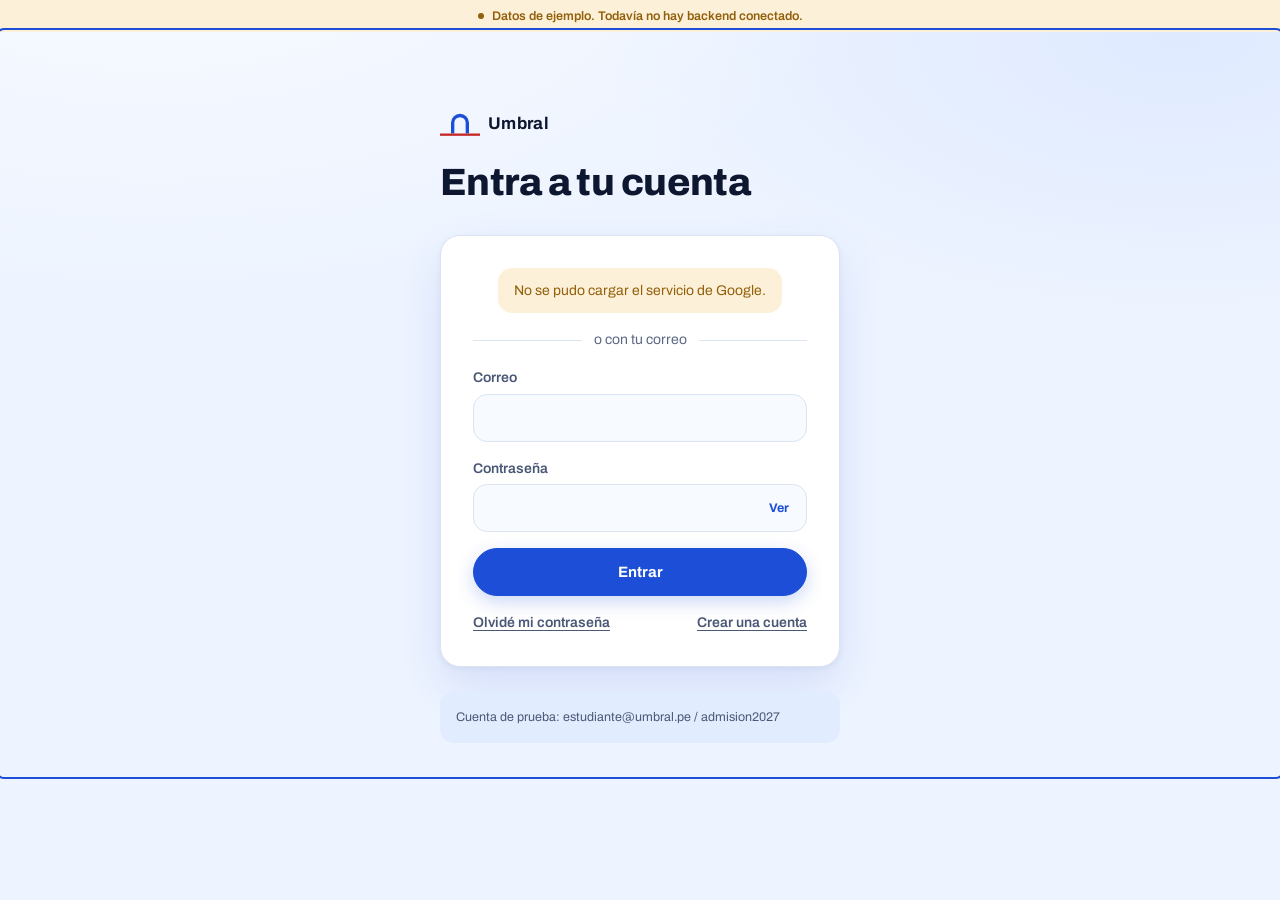
==== commit c83fb600: "Actualizar proyecto completo — 2026-09-27 22:22" ====
--- a/index.html
+++ b/index.html
@@ -21,6 +21,10 @@
 <meta property="og:title" content="Umbral — cuánto te falta para ingresar">
 <meta property="og:description" content="Umbral mide a qué distancia estás del puntaje de corte de tu carrera y te dice exactamente dónde estás perdiendo puntos.">
 <meta property="og:url" content="https://joelpasapera.github.io/Umbral/">
+<!-- La misma imagen que la portada. Sin ella, declarar una tarjeta grande hace
+     que el enlace compartido salga sin imagen en WhatsApp y en redes: se pide
+     un hueco para una foto que no existe. -->
+<meta property="og:image" content="https://joelpasapera.github.io/Umbral/imagenes/producto-meta.webp">
 <meta name="twitter:card" content="summary_large_image">
 <meta name="theme-color" content="#eef4ff" media="(prefers-color-scheme: light)">
 <meta name="theme-color" content="#080f22" media="(prefers-color-scheme: dark)">
--- a/src/features/estudiar/estudiar.css
+++ b/src/features/estudiar/estudiar.css
@@ -99,3 +99,9 @@
 }
 .visor__mini img { width: 100%; height: 100%; object-fit: cover; display: block; }
 .visor__mini--activa { opacity: 1; border-color: var(--azul); border-width: 2px; }
+
+/* Material externo cuyo enlace aún no se ha pegado: fila quieta, sin cursor de
+   mano ni reacción al pasar, para que no prometa lo que no hace. */
+.material--quieto { cursor: default; }
+.material--quieto:hover { transform: none; box-shadow: none; }
+.material__accion--pendiente { font-style: italic; color: var(--tinta-tenue); }
--- a/src/features/biblioteca/biblioteca.css
+++ b/src/features/biblioteca/biblioteca.css
@@ -310,3 +310,35 @@
   line-height: 1.6;
   color: var(--tinta-suave);
 }
+
+/* Un hueco sin enlace se dice en el sitio del botón, en tono apagado: no es un
+   error, es trabajo pendiente, y no debe parecer pulsable. */
+.pendiente {
+  display: inline-block;
+  font-size: var(--tamano-menor);
+  font-style: italic;
+  color: var(--tinta-tenue);
+}
+.recurso--enlace {
+  display: block;
+  color: inherit;
+  text-decoration: none;
+}
+.recurso--enlace:hover { border-color: var(--azul); }
+.recurso__abrir {
+  display: inline-block;
+  margin-top: var(--espacio-2);
+  font-size: var(--tamano-menor);
+  font-weight: 600;
+  color: var(--azul);
+}
+.convocatoria__pdf--pendiente { cursor: default; }
+.convocatoria__pdf--pendiente:hover { background: none; }
+
+/* Quién publica el examen enlazado. Discreto, pero siempre a la vista. */
+.convocatoria__fuente {
+  font-size: var(--tamano-menor);
+  line-height: 1.5;
+  color: var(--tinta-tenue);
+  margin: var(--espacio-1) 0 var(--espacio-2);
+}
--- a/src/features/admision/admision.css
+++ b/src/features/admision/admision.css
@@ -35,7 +35,39 @@
 }
 .admision__aviso strong { color: var(--rojo); }
 
-.admision__bloque { margin-bottom: var(--espacio-6); }
+.admision__bloque {
+  margin-bottom: var(--espacio-3);
+  border: 1px solid var(--linea);
+  border-radius: var(--radio-tarjeta);
+  background: var(--papel-elevado);
+  overflow: hidden;
+}
+.admision__bloque--abierta { border-color: var(--linea-fuerte); }
+
+/* La cabecera es un botón de verdad: se llega con el tabulador y se activa con
+   la barra espaciadora. Un `div` con un `click` no hace ninguna de las dos. */
+.plegable__cabecera {
+  display: flex;
+  align-items: center;
+  gap: var(--espacio-3);
+  width: 100%;
+  padding: var(--espacio-4);
+  border: 0;
+  background: none;
+  cursor: pointer;
+  text-align: left;
+}
+.plegable__cabecera:hover { background: var(--papel-hundido); }
+.plegable__flecha { color: var(--tinta-tenue); font-size: var(--tamano-menor); }
+.plegable__titulo { flex: 1 1 auto; }
+.plegable__cuerpo { padding: 0 var(--espacio-4) var(--espacio-5); }
+@media (prefers-reduced-motion: no-preference) {
+  .plegable__cuerpo { animation: abrir-plegable 160ms cubic-bezier(.2,.7,.3,1); }
+}
+@keyframes abrir-plegable {
+  from { opacity: 0; transform: translateY(-4px); }
+  to { opacity: 1; transform: none; }
+}
 .admision__titular {
   display: flex;
   align-items: baseline;
@@ -61,40 +93,194 @@
   border-radius: var(--radio-pildora);
 }
 .sello--firme { background: var(--pino-fondo); color: var(--pino); }
+.sello--tibio { background: var(--papel-hundido); color: var(--tinta-suave); }
 .sello--ejemplo { background: var(--rojo-fondo); color: var(--rojo); }
+.sello-con-fuente { display: inline-flex; align-items: center; gap: var(--espacio-2); flex-wrap: wrap; }
+.sello__fuente { font-size: var(--tamano-menor); }
+
+.admision__subtitulo {
+  font-size: var(--tamano-titulo-tarjeta);
+  font-weight: 700;
+  color: var(--grafito);
+  margin: var(--espacio-6) 0 var(--espacio-2);
+}
+
+/* La cuenta atrás es lo primero que mira alguien que entra aquí. */
+.cuenta-atras {
+  display: flex;
+  align-items: baseline;
+  gap: var(--espacio-4);
+  flex-wrap: wrap;
+  padding: var(--espacio-5);
+  margin: var(--espacio-3) 0 var(--espacio-4);
+  border-radius: var(--radio-tarjeta);
+  background: var(--papel-elevado);
+  border: 1px solid var(--linea);
+}
+.cuenta-atras__cifra strong {
+  font-size: var(--tamano-titulo-seccion);
+  font-weight: 800;
+  color: var(--azul);
+  font-variant-numeric: tabular-nums;
+}
+.cuenta-atras__unidad { color: var(--tinta-suave); }
+.cuenta-atras__nota { color: var(--tinta-suave); font-size: var(--tamano-menor); }
+
+.jornada__detalle { font-size: var(--tamano-menor); color: var(--tinta-tenue); margin-top: var(--espacio-1); }
+
+/* Plazos de inscripción. El que está abierto se distingue del que ya cerró:
+   enseñar unas fechas pasadas como si sirvieran es peor que no enseñarlas. */
+.plazos { list-style: none; margin: 0; padding: 0; display: grid; gap: var(--espacio-2); }
+.plazo {
+  display: grid;
+  grid-template-columns: 1fr auto auto;
+  align-items: center;
+  gap: var(--espacio-4);
+  padding: var(--espacio-3) var(--espacio-4);
+  border: 1px solid var(--linea);
+  border-radius: var(--radio-grande);
+  background: var(--papel-elevado);
+}
+.plazo--abierto { border-color: var(--pino); box-shadow: var(--sombra-azul-baja); }
+.plazo--cerrado { opacity: .6; }
+.plazo__letras { font-weight: 600; color: var(--tinta); }
+.plazo__fechas { font-size: var(--tamano-menor); color: var(--tinta-suave); font-variant-numeric: tabular-nums; }
+.plazo__estado { font-size: var(--tamano-menor); font-weight: 600; color: var(--tinta-tenue); }
+.plazo--abierto .plazo__estado { color: var(--pino); }
+
+/* Cifras del proceso. */
+.cifras {
+  list-style: none;
+  margin: 0 0 var(--espacio-5);
+  padding: 0;
+  display: grid;
+  grid-template-columns: repeat(auto-fill, minmax(16rem, 1fr));
+  gap: var(--espacio-3);
+}
+.cifra {
+  padding: var(--espacio-4);
+  border: 1px solid var(--linea);
+  border-radius: var(--radio-grande);
+  background: var(--papel-elevado);
+}
+.cifra__etiqueta { font-size: var(--tamano-menor); color: var(--tinta-suave); }
+.cifra__valor {
+  font-size: var(--tamano-titulo-tarjeta);
+  font-weight: 800;
+  color: var(--tinta);
+  font-variant-numeric: tabular-nums;
+  margin: var(--espacio-1) 0 var(--espacio-2);
+}
+.cifra__detalle {
+  font-size: var(--tamano-menor);
+  line-height: 1.5;
+  color: var(--tinta-tenue);
+  margin-bottom: var(--espacio-3);
+}
+
+/* El hueco declarado. Ocupa sitio a propósito: es una tarea pendiente, no una
+   nota al pie. */
+.hueco {
+  border: 1px dashed var(--linea-fuerte);
+  border-radius: var(--radio-tarjeta);
+  padding: var(--espacio-5);
+  background: var(--papel-hundido);
+}
+.hueco__titulo { font-size: var(--tamano-titulo-tarjeta); font-weight: 700; color: var(--grafito); }
+.hueco__motivo {
+  font-size: var(--tamano-menor);
+  line-height: 1.6;
+  color: var(--tinta-suave);
+  margin: var(--espacio-3) 0 var(--espacio-4);
+  max-width: 68ch;
+}
+.hueco .boton { display: inline-block; text-decoration: none; }
 
 /* --- Reparto del examen --- */
 
 .reparto { list-style: none; margin: 0; padding: 0; display: grid; gap: var(--espacio-2); }
 .reparto__fila {
   display: grid;
-  grid-template-columns: minmax(9rem, 14rem) 1fr auto auto;
+  grid-template-columns: minmax(9rem, 13rem) 1fr auto auto;
   align-items: center;
   gap: var(--espacio-3);
   padding: var(--espacio-2) var(--espacio-3);
   border-radius: var(--radio);
-  background: var(--papel-elevado);
-}
+  background: var(--papel-hundido);
+}
+.reparto__fila--sinDatos { opacity: .72; }
 .reparto__curso { font-weight: 600; color: var(--tinta); }
-.reparto__barra {
-  height: 8px;
+
+/* Dos capas: la clara mide cuánto vale el curso, la sólida cuánto llevas. El
+   hueco entre las dos es lo que estás dejando sobre la mesa, y es lo que hay
+   que poder ver de un vistazo. */
+.reparto__barra { height: 10px; }
+.reparto__jugo {
+  display: block;
+  height: 100%;
   border-radius: var(--radio-pildora);
+  background: var(--azul-fondo);
+  overflow: hidden;
+}
+.reparto__dominio {
+  display: block;
+  height: 100%;
+  border-radius: var(--radio-pildora);
+  background: var(--azul);
+}
+.reparto__tuyo {
+  font-variant-numeric: tabular-nums;
+  font-weight: 600;
+  color: var(--azul);
+  min-width: 5ch;
+  text-align: right;
+}
+.reparto__tuyo--sinDatos {
+  color: var(--tinta-tenue);
+  font-weight: 400;
+  font-size: var(--tamano-menor);
+  min-width: 8ch;
+}
+
+.reparto__leyenda {
+  display: flex;
+  align-items: center;
+  gap: var(--espacio-2);
+  flex-wrap: wrap;
+  margin-top: var(--espacio-4);
+  font-size: var(--tamano-menor);
+  color: var(--tinta-tenue);
+}
+.reparto__muestra { display: inline-block; width: 18px; height: 10px; border-radius: var(--radio-pildora); }
+.reparto__muestra--jugo { background: var(--azul-fondo); }
+.reparto__muestra--dominio { background: var(--azul); }
+
+/* Lo que llevas asegurado, en puntos del examen. */
+.asegurado {
+  padding: var(--espacio-4);
+  margin-bottom: var(--espacio-4);
+  border-radius: var(--radio-grande);
   background: var(--papel-hundido);
-  overflow: hidden;
-}
-.reparto__relleno { display: block; height: 100%; background: var(--azul); }
+}
+.asegurado__cifra strong {
+  font-size: var(--tamano-titulo-seccion);
+  font-weight: 800;
+  color: var(--azul);
+  font-variant-numeric: tabular-nums;
+}
+.asegurado__unidad { color: var(--tinta-suave); }
+.asegurado__nota {
+  font-size: var(--tamano-menor);
+  line-height: 1.6;
+  color: var(--tinta-suave);
+  margin-top: var(--espacio-2);
+  max-width: 66ch;
+}
 .reparto__puntos {
   font-variant-numeric: tabular-nums;
   font-weight: 600;
   color: var(--tinta);
   min-width: 5ch;
-  text-align: right;
-}
-.reparto__peso {
-  font-variant-numeric: tabular-nums;
-  color: var(--tinta-tenue);
-  font-size: var(--tamano-menor);
-  min-width: 4ch;
   text-align: right;
 }
 
